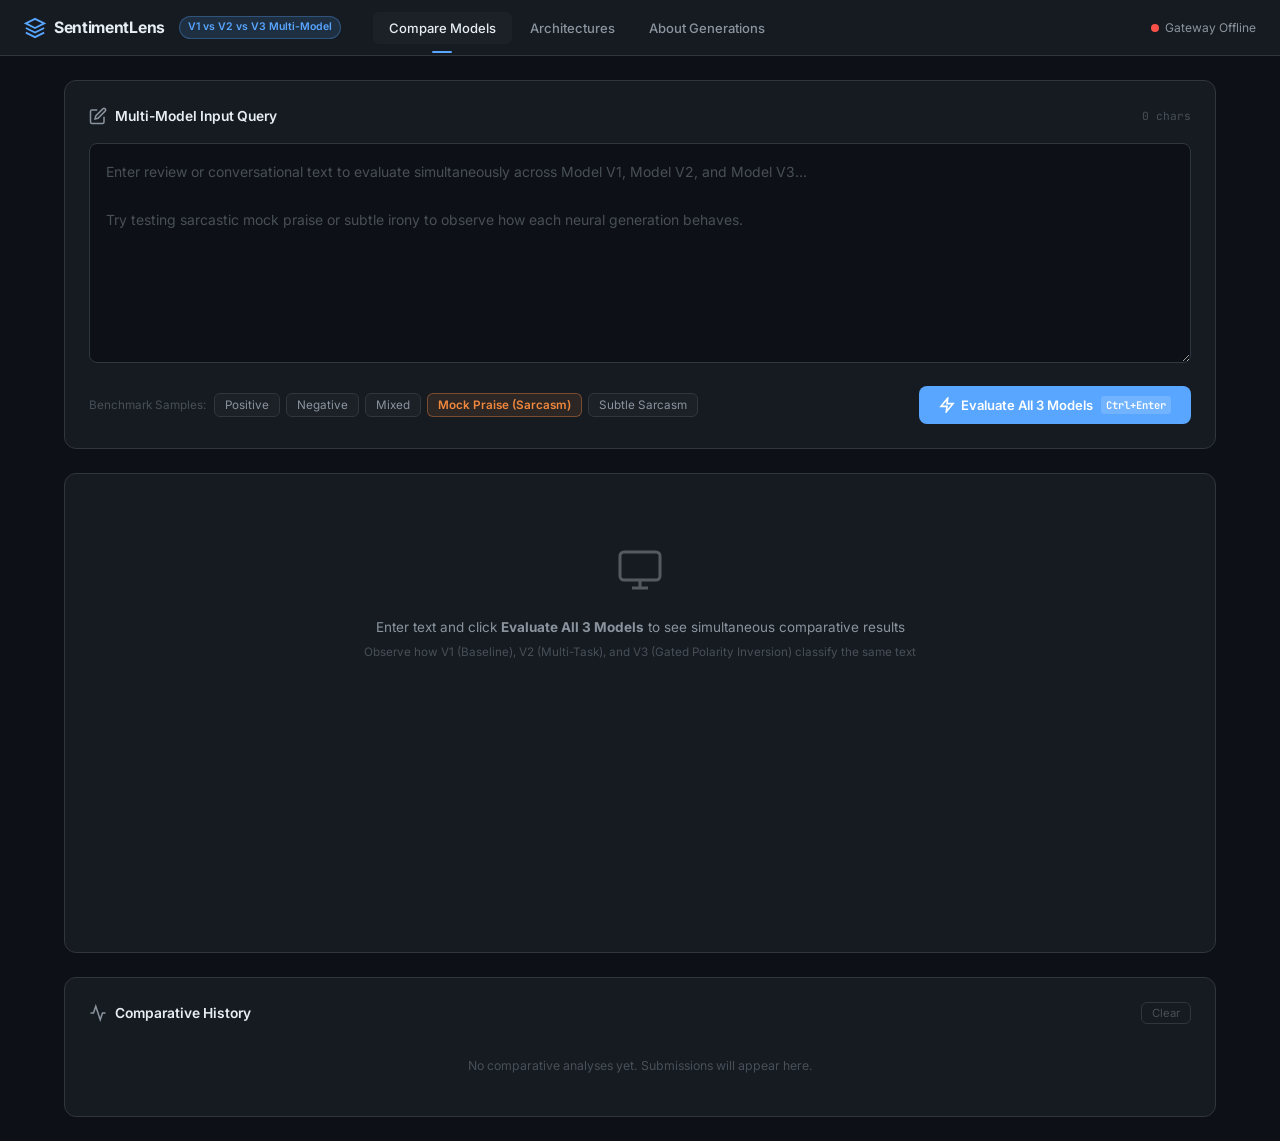
==== frontend/index.html @ d19254b7 "working" ====
<!DOCTYPE html>
<html lang="en">

<head>
    <meta charset="UTF-8">
    <meta name="viewport" content="width=device-width, initial-scale=1.0">
    <title>SentimentLens — Multi-Model AI Comparative Dashboard (V1 vs V2 vs V3)</title>
    <meta name="description"
        content="Comparative Sentiment and Sarcasm evaluation across three generations of deep neural networks: V1 Baseline, V2 Multi-Task, and V3 Gated Polarity Inversion.">
    <link rel="preconnect" href="https://fonts.googleapis.com">
    <link rel="preconnect" href="https://fonts.gstatic.com" crossorigin>
    <link
        href="https://fonts.googleapis.com/css2?family=Inter:wght@300;400;500;600;700&family=JetBrains+Mono:wght@400;500&display=swap"
        rel="stylesheet">
    <link rel="stylesheet" href="css/style.css">
</head>

<body>
    <!-- ═══ Top Navigation Bar ═══ -->
    <nav class="topbar">
        <div class="topbar-left">
            <div class="logo">
                <svg class="logo-icon" viewBox="0 0 24 24" width="22" height="22" fill="none" stroke="currentColor"
                    stroke-width="2">
                    <path d="M12 2L2 7l10 5 10-5-10-5z" />
                    <path d="M2 17l10 5 10-5" />
                    <path d="M2 12l10 5 10-5" />
                </svg>
                <span class="logo-text">SentimentLens</span>
                <span class="logo-badge">V1 vs V2 vs V3 Multi-Model</span>
            </div>
            <div class="topbar-tabs">
                <button class="tab-btn active" data-tab="analyze" id="tab-analyze">Compare Models</button>
                <button class="tab-btn" data-tab="model" id="tab-model">Architectures</button>
                <button class="tab-btn" data-tab="about" id="tab-about">About Generations</button>
            </div>
        </div>
        <div class="topbar-right">
            <div class="status-indicator" id="server-status">
                <span class="status-dot"></span>
                <span class="status-text">Checking Gateway...</span>
            </div>
        </div>
    </nav>

    <!-- ═══ Main Content ═══ -->
    <main class="main-content">

        <!-- ─── Analyze / Comparative Tab ─── -->
        <section class="tab-panel active" id="panel-analyze">

            <!-- Input Card (Full Width on Top) -->
            <div class="card input-card-full">
                <div class="card-header">
                    <h2 class="card-title">
                        <svg viewBox="0 0 24 24" width="18" height="18" fill="none" stroke="currentColor"
                            stroke-width="2">
                            <path d="M11 4H4a2 2 0 0 0-2 2v14a2 2 0 0 0 2 2h14a2 2 0 0 0 2-2v-7" />
                            <path d="M18.5 2.5a2.121 2.121 0 0 1 3 3L12 15l-4 1 1-4 9.5-9.5z" />
                        </svg>
                        Multi-Model Input Query
                    </h2>
                    <span class="char-count" id="char-count">0 chars</span>
                </div>
                <textarea id="text-input" class="text-input"
                    placeholder="Enter review or conversational text to evaluate simultaneously across Model V1, Model V2, and Model V3...&#10;&#10;Try testing sarcastic mock praise or subtle irony to observe how each neural generation behaves."
                    spellcheck="false"></textarea>
                <div class="input-actions">
                    <div class="sample-buttons">
                        <span class="sample-label">Benchmark Samples:</span>
                        <button class="sample-btn" data-sample="positive" id="sample-positive">Positive</button>
                        <button class="sample-btn" data-sample="negative" id="sample-negative">Negative</button>
                        <button class="sample-btn" data-sample="mixed" id="sample-mixed">Mixed</button>
                        <button class="sample-btn highlight" data-sample="mock_praise" id="sample-mock-praise">Mock Praise (Sarcasm)</button>
                        <button class="sample-btn" data-sample="subtle_sarcasm" id="sample-subtle-sarcasm">Subtle Sarcasm</button>
                    </div>
                    <button class="analyze-btn" id="analyze-btn">
                        <svg viewBox="0 0 24 24" width="16" height="16" fill="none" stroke="currentColor"
                            stroke-width="2.5">
                            <polygon points="13 2 3 14 12 14 11 22 21 10 12 10 13 2" />
                        </svg>
                        Evaluate All 3 Models
                        <span class="kbd">Ctrl+Enter</span>
                    </button>
                </div>
            </div>

            <!-- Results Card (Comparative Multi-Model Display) -->
            <div class="card results-card-full" id="results-card">
                <!-- Empty State -->
                <div class="empty-state" id="empty-state">
                    <div class="empty-icon">
                        <svg viewBox="0 0 24 24" width="48" height="48" fill="none" stroke="currentColor"
                            stroke-width="1.5" opacity="0.3">
                            <rect x="2" y="3" width="20" height="14" rx="2" />
                            <line x1="8" y1="21" x2="16" y2="21" />
                            <line x1="12" y1="17" x2="12" y2="21" />
                        </svg>
                    </div>
                    <p class="empty-text">Enter text and click <strong>Evaluate All 3 Models</strong> to see simultaneous comparative results</p>
                    <p class="empty-subtext">Observe how V1 (Baseline), V2 (Multi-Task), and V3 (Gated Polarity Inversion) classify the same text</p>
                </div>

                <!-- Loading State -->
                <div class="loading-state hidden" id="loading-state">
                    <div class="skeleton-group">
                        <div class="skeleton skeleton-lg"></div>
                        <div class="skeleton skeleton-md"></div>
                        <div class="skeleton skeleton-bar"></div>
                    </div>
                    <p class="loading-text">Running simultaneous forward passes on Model V1, Model V2, and Model V3...</p>
                </div>

                <!-- Comparative Results State -->
                <div class="results-state hidden" id="results-state">

                    <!-- Evolution Consensus & Synthesis Banner -->
                    <div class="evolution-banner" id="evolution-banner">
                        <div class="evolution-header">
                            <div class="evolution-title-group">
                                <span class="evolution-label">Cross-Model Synthesis</span>
                                <span class="consensus-badge" id="consensus-badge">Consensus: —</span>
                                <span class="sarcasm-alert-badge" id="sarcasm-alert-badge">Sarcasm: —</span>
                            </div>
                            <span class="processing-time" id="processing-time">—</span>
                        </div>
                        <p class="evolution-insight" id="evolution-insight">—</p>
                    </div>

                    <!-- 3-Column Comparative Grid -->
                    <div class="models-comparison-grid" id="models-comparison-grid">

                        <!-- ═══ Model V1 Card ═══ -->
                        <div class="model-column-card card-v1" id="card-v1">
                            <div class="col-card-header">
                                <div class="col-header-left">
                                    <span class="model-tag tag-v1">V1 Baseline</span>
                                    <h3 class="model-name">Single-Task CNN-BiLSTM</h3>
                                </div>
                                <span class="model-param-pill">4.75M params</span>
                            </div>
                            <div class="col-meta-sub">IMDB + Yelp (250K reviews) • Word Tokenizer</div>

                            <!-- Sentiment Hero -->
                            <div class="col-sentiment-box">
                                <span class="box-label">Sentiment Classification</span>
                                <div class="badge-ring-row">
                                    <div class="sentiment-badge" id="v1-sentiment-badge">
                                        <span class="sentiment-label" id="v1-sentiment-label">—</span>
                                    </div>
                                    <div class="ring-sm-wrap">
                                        <span class="ring-sm-val" id="v1-conf-val">—</span>
                                        <span class="ring-sm-sub">confidence</span>
                                    </div>
                                </div>
                            </div>

                            <!-- Prob Bars -->
                            <div class="col-prob-box">
                                <div class="prob-row-sm">
                                    <span>Positive</span>
                                    <div class="prob-bar-track-sm">
                                        <div class="prob-bar-fill-sm positive-fill" id="v1-bar-pos" style="width: 0%"></div>
                                    </div>
                                    <span id="v1-val-pos">0%</span>
                                </div>
                                <div class="prob-row-sm">
                                    <span>Negative</span>
                                    <div class="prob-bar-track-sm">
                                        <div class="prob-bar-fill-sm negative-fill" id="v1-bar-neg" style="width: 0%"></div>
                                    </div>
                                    <span id="v1-val-neg">0%</span>
                                </div>
                            </div>

                            <!-- Sarcasm & Limitations -->
                            <div class="col-limitation-box">
                                <span class="box-label">Sarcasm Awareness</span>
                                <div class="unsupported-pill">Not Supported (No Sarcasm Head)</div>
                                <p class="col-note">Cannot detect irony. Sarcastic mock praise is interpreted as literal sentiment.</p>
                            </div>
                        </div>

                        <!-- ═══ Model V2 Card ═══ -->
                        <div class="model-column-card card-v2" id="card-v2">
                            <div class="col-card-header">
                                <div class="col-header-left">
                                    <span class="model-tag tag-v2">V2 Multi-Task</span>
                                    <h3 class="model-name">CNN-BiLSTM + Incongruity</h3>
                                </div>
                                <span class="model-param-pill">9.24M params</span>
                            </div>
                            <div class="col-meta-sub">IMDB + iSarcasm + Headlines (84K) • Rust BPE</div>

                            <!-- Dual Badges: Sentiment + Sarcasm -->
                            <div class="col-sentiment-box">
                                <span class="box-label">Multi-Task Predictions</span>
                                <div class="dual-badge-wrap">
                                    <div class="dual-item">
                                        <span class="mini-label">Sentiment</span>
                                        <div class="sentiment-badge-sm" id="v2-sentiment-badge">—</div>
                                        <span class="mini-conf" id="v2-sent-conf">0%</span>
                                    </div>
                                    <div class="dual-item">
                                        <span class="mini-label">Sarcasm</span>
                                        <div class="sarcasm-badge-sm" id="v2-sarcasm-badge">—</div>
                                        <span class="mini-conf" id="v2-sarc-conf">0%</span>
                                    </div>
                                </div>
                            </div>

                            <!-- Interpretation -->
                            <div class="col-interpretation-box">
                                <span class="box-label">Interpretation</span>
                                <div class="interpretation-pill-sm" id="v2-interpretation-pill">—</div>
                            </div>

                            <!-- Incongruity Score -->
                            <div class="col-incongruity-box">
                                <div class="incongruity-header-sm">
                                    <span class="box-label">Sequence Incongruity</span>
                                    <span class="incongruity-val-sm" id="v2-incongruity-val">0.00</span>
                                </div>
                                <div class="prob-bar-track-sm">
                                    <div class="incongruity-bar-fill" id="v2-incongruity-bar" style="width: 0%"></div>
                                </div>
                            </div>

                            <!-- Attended Subwords -->
                            <div class="col-subwords-box">
                                <span class="box-label">Attended Subwords</span>
                                <div class="subwords-list-sm" id="v2-subwords-list">—</div>
                            </div>
                        </div>

                        <!-- ═══ Model V3 Card (Flagship) ═══ -->
                        <div class="model-column-card card-v3 flagship" id="card-v3">
                            <div class="col-card-header">
                                <div class="col-header-left">
                                    <div class="tag-row">
                                        <span class="model-tag tag-v3">V3 Flagship</span>
                                        <span class="flagship-badge">Gated Inversion</span>
                                    </div>
                                    <h3 class="model-name">Multi-Task Gated Inversion</h3>
                                </div>
                                <span class="model-param-pill highlight">9.30M params</span>
                            </div>
                            <div class="col-meta-sub">Large Reddit SARC + IMDB + iSarcasm (191K) • BPE 30K</div>

                            <!-- Dual Badges: Sentiment + Sarcasm -->
                            <div class="col-sentiment-box">
                                <span class="box-label">Multi-Task Predictions</span>
                                <div class="dual-badge-wrap">
                                    <div class="dual-item">
                                        <span class="mini-label">Sentiment</span>
                                        <div class="sentiment-badge-sm" id="v3-sentiment-badge">—</div>
                                        <span class="mini-conf" id="v3-sent-conf">0%</span>
                                    </div>
                                    <div class="dual-item">
                                        <span class="mini-label">Sarcasm</span>
                                        <div class="sarcasm-badge-sm" id="v3-sarcasm-badge">—</div>
                                        <span class="mini-conf" id="v3-sarc-conf">0%</span>
                                    </div>
                                </div>
                            </div>

                            <!-- Interpretation Banner -->
                            <div class="col-interpretation-box highlight-box">
                                <div class="interpretation-header-sm">
                                    <span class="box-label">Semantic Interpretation</span>
                                    <span class="inversion-status-pill" id="v3-inversion-status">Inversion Active</span>
                                </div>
                                <div class="interpretation-pill-sm highlight" id="v3-interpretation-pill">—</div>
                            </div>

                            <!-- Incongruity Score -->
                            <div class="col-incongruity-box">
                                <div class="incongruity-header-sm">
                                    <span class="box-label">Sequence Incongruity</span>
                                    <span class="incongruity-val-sm highlight" id="v3-incongruity-val">0.00</span>
                                </div>
                                <div class="prob-bar-track-sm">
                                    <div class="incongruity-bar-fill v3-fill" id="v3-incongruity-bar" style="width: 0%"></div>
                                </div>
                            </div>

                            <!-- Attended Subwords -->
                            <div class="col-subwords-box">
                                <span class="box-label">Explainable Attention Tokens</span>
                                <div class="subwords-list-sm" id="v3-subwords-list">—</div>
                            </div>
                        </div>

                    </div>
                </div>

                <!-- Error State -->
                <div class="error-state hidden" id="error-state">
                    <svg viewBox="0 0 24 24" width="40" height="40" fill="none" stroke="#f85149" stroke-width="1.5">
                        <circle cx="12" cy="12" r="10" />
                        <line x1="15" y1="9" x2="9" y2="15" />
                        <line x1="9" y1="9" x2="15" y2="15" />
                    </svg>
                    <p class="error-text" id="error-text">Failed to connect to the Multi-Model gateway</p>
                    <button class="retry-btn" id="retry-btn">Try Again</button>
                </div>
            </div>

            <!-- Analysis History -->
            <div class="card history-card" id="history-card">
                <div class="card-header">
                    <h2 class="card-title">
                        <svg viewBox="0 0 24 24" width="18" height="18" fill="none" stroke="currentColor"
                            stroke-width="2">
                            <polyline points="22 12 18 12 15 21 9 3 6 12 2 12" />
                        </svg>
                        Comparative History
                    </h2>
                    <button class="clear-btn" id="clear-history-btn">Clear</button>
                </div>
                <div class="history-list" id="history-list">
                    <p class="history-empty">No comparative analyses yet. Submissions will appear here.</p>
                </div>
            </div>
        </section>

        <!-- ─── Architectures Tab ─── -->
        <section class="tab-panel" id="panel-model">
            <div class="model-grid">

                <!-- Model Selector Bar -->
                <div class="card model-selector-card">
                    <div class="model-selector-header">
                        <span class="section-label">Select Architecture to Inspect:</span>
                    </div>
                    <div class="model-selector-bar">
                        <button class="model-nav-btn active" data-model="v3" id="btn-select-v3">Model V3 (Flagship Gated Inversion)</button>
                        <button class="model-nav-btn" data-model="v2" id="btn-select-v2">Model V2 (Multi-Task + Incongruity)</button>
                        <button class="model-nav-btn" data-model="v1" id="btn-select-v1">Model V1 (Baseline Single-Task)</button>
                    </div>
                </div>

                <!-- Architecture Pipeline -->
                <div class="card">
                    <div class="card-header">
                        <h2 class="card-title" id="arch-card-title">
                            <svg viewBox="0 0 24 24" width="18" height="18" fill="none" stroke="currentColor"
                                stroke-width="2">
                                <rect x="2" y="3" width="20" height="14" rx="2" />
                                <line x1="8" y1="21" x2="16" y2="21" />
                                <line x1="12" y1="17" x2="12" y2="21" />
                            </svg>
                            Neural Architecture Pipeline
                        </h2>
                    </div>
                    <div class="arch-pipeline" id="arch-pipeline">
                        <!-- Populated dynamically based on selected model -->
                    </div>
                </div>

                <!-- Layer Details -->
                <div class="card">
                    <div class="card-header">
                        <h2 class="card-title">
                            <svg viewBox="0 0 24 24" width="18" height="18" fill="none" stroke="currentColor"
                                stroke-width="2">
                                <path
                                    d="M21 16V8a2 2 0 0 0-1-1.73l-7-4a2 2 0 0 0-2 0l-7 4A2 2 0 0 0 3 8v8a2 2 0 0 0 1 1.73l7 4a2 2 0 0 0 2 0l7-4A2 2 0 0 0 21 16z" />
                            </svg>
                            Layer Specifications & Parameter Counts
                        </h2>
                    </div>
                    <div class="layers-table-wrap">
                        <table class="layers-table" id="layers-table">
                            <thead>
                                <tr>
                                    <th>Layer</th>
                                    <th>Type</th>
                                    <th>Output Shape</th>
                                    <th>Params</th>
                                </tr>
                            </thead>
                            <tbody id="layers-tbody">
                                <tr>
                                    <td colspan="4" class="table-loading">Loading model specifications...</td>
                                </tr>
                            </tbody>
                        </table>
                    </div>
                </div>

                <!-- Training Metrics -->
                <div class="card metrics-card">
                    <div class="card-header">
                        <h2 class="card-title">
                            <svg viewBox="0 0 24 24" width="18" height="18" fill="none" stroke="currentColor"
                                stroke-width="2">
                                <path d="M18 20V10" />
                                <path d="M12 20V4" />
                                <path d="M6 20v-6" />
                            </svg>
                            Training & Validation Metrics
                        </h2>
                    </div>
                    <div class="metrics-grid" id="metrics-grid">
                        <div class="metric-tile">
                            <span class="metric-val" id="metric-accuracy">—</span>
                            <span class="metric-label" id="metric-acc-label">Sentiment Accuracy</span>
                        </div>
                        <div class="metric-tile">
                            <span class="metric-val" id="metric-sarcasm">—</span>
                            <span class="metric-label" id="metric-sarc-label">Sarcasm Accuracy</span>
                        </div>
                        <div class="metric-tile">
                            <span class="metric-val" id="metric-loss">—</span>
                            <span class="metric-label">Test Loss</span>
                        </div>
                        <div class="metric-tile">
                            <span class="metric-val" id="metric-epochs">—</span>
                            <span class="metric-label">Epochs</span>
                        </div>
                        <div class="metric-tile">
                            <span class="metric-val" id="metric-params">—</span>
                            <span class="metric-label">Parameters</span>
                        </div>
                        <div class="metric-tile">
                            <span class="metric-val" id="metric-dataset">—</span>
                            <span class="metric-label">Dataset</span>
                        </div>
                        <div class="metric-tile">
                            <span class="metric-val" id="metric-vocab">—</span>
                            <span class="metric-label">Vocab Size</span>
                        </div>
                    </div>

                    <!-- Training History Chart -->
                    <div class="chart-section">
                        <h3 class="section-label" id="chart-title">Validation Accuracy Trajectory</h3>
                        <canvas id="history-chart" width="600" height="250"></canvas>
                    </div>
                </div>
            </div>
        </section>

        <!-- ─── About Generations Tab ─── -->
        <section class="tab-panel" id="panel-about">
            <div class="about-content">
                <div class="card">
                    <h2 class="about-title">Evolution of SentimentLens (V1 vs V2 vs V3)</h2>
                    <p class="about-desc">
                        SentimentLens evolved through three distinct deep learning generations, systematically advancing from
                        single-task sentiment classification to multi-task learning, and finally to gated polarity inversion for
                        resolving subtle sarcasm and mock praise.
                    </p>

                    <div class="about-grid">
                        <div class="about-card">
                            <h3>Generation 1: Baseline Single-Task</h3>
                            <p>Trained on 250,000 IMDB + Yelp reviews with a basic CNN-BiLSTM-Attention backbone (4.75M parameters).
                                Features a whitespace tokenizer. While effective on direct sentiment, it lacks sarcasm awareness and
                                systematically misclassifies sarcastic mock praise as positive sentiment.</p>
                        </div>
                        <div class="about-card">
                            <h3>Generation 2: Multi-Task Incongruity</h3>
                            <p>Trained on 84,000 samples (IMDB + iSarcasm + Headlines). Introduced a Rust BPE tokenizer (30,000 subwords),
                                4-scale parallel CNNs (k=2,3,5,7), and sequence incongruity detection. Added a dedicated sarcasm head
                                but still suffered from mock praise confusion when surface positive tokens were dominant.</p>
                        </div>
                        <div class="about-card">
                            <h3>Generation 3: Gated Polarity Inversion</h3>
                            <p>Trained on 191,000 samples including the large SARC Reddit corpus with explicitly mined mock praise.
                                Introduces a multiplicative Gated Polarity Inversion head: when sarcasm is detected ($p_{sarc} \approx 1$),
                                the feature multiplier flips to $-1$, dynamically inverting surface positive features to negative sentiment.</p>
                        </div>
                        <div class="about-card">
                            <h3>Comparative Multi-Model Architecture</h3>
                            <p>All three models are executed simultaneously in memory on an NVIDIA RTX 3050 Laptop GPU using PyTorch AMP FP16.
                                Side-by-side evaluation provides empirical verification of architectural progression across generations.</p>
                        </div>
                    </div>

                    <div class="tech-badges">
                        <span class="badge">PyTorch 2.6</span>
                        <span class="badge">FastAPI Gateway</span>
                        <span class="badge">CUDA Accelerated</span>
                        <span class="badge">Multi-Model Ensemble</span>
                        <span class="badge">Gated Polarity Inversion</span>
                        <span class="badge">Split-and-Compare Incongruity</span>
                        <span class="badge">Rust BPE Tokenizer</span>
                        <span class="badge">Reddit SARC Corpus</span>
                    </div>
                </div>
            </div>
        </section>

    </main>

    <script src="js/env.js"></script>
    <script src="js/app.js"></script>
</body>

</html>
---- frontend/css/style.css ----
/* ═══════════════════════════════════════════════════════════
   SentimentLens — Design System & Styles
   Dark editorial dashboard aesthetic
   ═══════════════════════════════════════════════════════════ */

/* ─── Reset & Base ───────────────────────────────────────── */
*, *::before, *::after {
    margin: 0;
    padding: 0;
    box-sizing: border-box;
}

:root {
    /* Palette */
    --bg-primary: #0d1117;
    --bg-secondary: #161b22;
    --bg-tertiary: #1c2128;
    --bg-elevated: #21262d;
    --border: #30363d;
    --border-light: #21262d;
    --text-primary: #e6edf3;
    --text-secondary: #8b949e;
    --text-muted: #484f58;
    --accent: #58a6ff;
    --accent-subtle: rgba(88, 166, 255, 0.1);
    --positive: #3fb950;
    --positive-subtle: rgba(63, 185, 80, 0.12);
    --negative: #f85149;
    --negative-subtle: rgba(248, 81, 73, 0.12);
    --warning: #d29922;
    --warning-subtle: rgba(210, 153, 34, 0.12);

    /* Typography */
    --font-sans: 'Inter', -apple-system, BlinkMacSystemFont, 'Segoe UI', sans-serif;
    --font-mono: 'JetBrains Mono', 'Cascadia Code', 'Fira Code', monospace;

    /* Spacing */
    --space-xs: 4px;
    --space-sm: 8px;
    --space-md: 16px;
    --space-lg: 24px;
    --space-xl: 32px;
    --space-2xl: 48px;

    /* Radius */
    --radius-sm: 6px;
    --radius-md: 8px;
    --radius-lg: 12px;

    /* Transitions */
    --ease: cubic-bezier(0.4, 0, 0.2, 1);
    --duration: 200ms;
}

html {
    font-size: 15px;
    -webkit-font-smoothing: antialiased;
    -moz-osx-font-smoothing: grayscale;
}

body {
    font-family: var(--font-sans);
    background: var(--bg-primary);
    color: var(--text-primary);
    line-height: 1.6;
    min-height: 100vh;
}

/* ─── Top Navigation ────────────────────────────────────── */
.topbar {
    display: flex;
    align-items: center;
    justify-content: space-between;
    height: 56px;
    padding: 0 var(--space-lg);
    background: var(--bg-secondary);
    border-bottom: 1px solid var(--border);
    position: sticky;
    top: 0;
    z-index: 100;
    backdrop-filter: blur(12px);
}

.topbar-left {
    display: flex;
    align-items: center;
    gap: var(--space-xl);
}

.logo {
    display: flex;
    align-items: center;
    gap: var(--space-sm);
    color: var(--text-primary);
    text-decoration: none;
}

.logo-icon {
    color: var(--accent);
}

.logo-text {
    font-weight: 700;
    font-size: 1.05rem;
    letter-spacing: -0.02em;
}

.topbar-tabs {
    display: flex;
    gap: 2px;
}

.tab-btn {
    background: transparent;
    border: none;
    color: var(--text-secondary);
    font-family: var(--font-sans);
    font-size: 0.87rem;
    font-weight: 500;
    padding: var(--space-sm) var(--space-md);
    cursor: pointer;
    border-radius: var(--radius-sm);
    transition: all var(--duration) var(--ease);
    position: relative;
}

.tab-btn:hover {
    color: var(--text-primary);
    background: var(--bg-tertiary);
}

.tab-btn.active {
    color: var(--text-primary);
    background: var(--bg-tertiary);
}

.tab-btn.active::after {
    content: '';
    position: absolute;
    bottom: -9px;
    left: 50%;
    transform: translateX(-50%);
    width: 20px;
    height: 2px;
    background: var(--accent);
    border-radius: 1px;
}

.topbar-right {
    display: flex;
    align-items: center;
}

.status-indicator {
    display: flex;
    align-items: center;
    gap: 6px;
    font-size: 0.8rem;
    color: var(--text-secondary);
}

.status-dot {
    width: 8px;
    height: 8px;
    border-radius: 50%;
    background: var(--text-muted);
    transition: background var(--duration) var(--ease);
}

.status-dot.online { background: var(--positive); box-shadow: 0 0 6px var(--positive); }
.status-dot.offline { background: var(--negative); }
.status-dot.checking { background: var(--warning); animation: pulse-dot 1.2s ease infinite; }

@keyframes pulse-dot {
    0%, 100% { opacity: 1; }
    50% { opacity: 0.4; }
}

/* ─── Main Content ──────────────────────────────────────── */
.main-content {
    max-width: 1200px;
    margin: 0 auto;
    padding: var(--space-lg);
}

/* ─── Tab Panels ────────────────────────────────────────── */
.tab-panel {
    display: none;
    animation: fadeIn 300ms var(--ease);
}

.tab-panel.active {
    display: block;
}

@keyframes fadeIn {
    from { opacity: 0; transform: translateY(6px); }
    to { opacity: 1; transform: translateY(0); }
}

/* ─── Cards ─────────────────────────────────────────────── */
.card {
    background: var(--bg-secondary);
    border: 1px solid var(--border);
    border-radius: var(--radius-lg);
    padding: var(--space-lg);
    transition: border-color var(--duration) var(--ease);
}

.card:hover {
    border-color: #3d444d;
}

.card-header {
    display: flex;
    align-items: center;
    justify-content: space-between;
    margin-bottom: var(--space-md);
}

.card-title {
    font-size: 0.92rem;
    font-weight: 600;
    display: flex;
    align-items: center;
    gap: var(--space-sm);
    color: var(--text-primary);
}

.card-title svg {
    color: var(--text-secondary);
    flex-shrink: 0;
}

/* ─── Analyze Grid ──────────────────────────────────────── */
.analyze-grid {
    display: grid;
    grid-template-columns: 1fr 1fr;
    gap: var(--space-lg);
    margin-bottom: var(--space-lg);
}

/* ─── Input Card ────────────────────────────────────────── */
.char-count {
    font-size: 0.75rem;
    color: var(--text-muted);
    font-family: var(--font-mono);
}

.text-input {
    width: 100%;
    min-height: 220px;
    max-height: 400px;
    resize: vertical;
    background: var(--bg-primary);
    border: 1px solid var(--border);
    border-radius: var(--radius-md);
    padding: var(--space-md);
    color: var(--text-primary);
    font-family: var(--font-sans);
    font-size: 0.93rem;
    line-height: 1.7;
    transition: border-color var(--duration) var(--ease);
}

.text-input::placeholder {
    color: var(--text-muted);
}

.text-input:focus {
    outline: none;
    border-color: var(--accent);
    box-shadow: 0 0 0 3px var(--accent-subtle);
}

.input-actions {
    display: flex;
    align-items: center;
    justify-content: space-between;
    margin-top: var(--space-md);
    flex-wrap: wrap;
    gap: var(--space-sm);
}

.sample-buttons {
    display: flex;
    align-items: center;
    gap: 6px;
}

.sample-label {
    font-size: 0.78rem;
    color: var(--text-muted);
    margin-right: 2px;
}

.sample-btn {
    background: var(--bg-tertiary);
    border: 1px solid var(--border);
    color: var(--text-secondary);
    font-family: var(--font-sans);
    font-size: 0.78rem;
    padding: 4px 10px;
    border-radius: var(--radius-sm);
    cursor: pointer;
    transition: all var(--duration) var(--ease);
}

.sample-btn:hover {
    background: var(--bg-elevated);
    color: var(--text-primary);
    border-color: var(--accent);
}

.analyze-btn {
    display: flex;
    align-items: center;
    gap: 6px;
    background: var(--accent);
    color: #fff;
    border: none;
    padding: 10px 20px;
    border-radius: var(--radius-md);
    font-family: var(--font-sans);
    font-size: 0.87rem;
    font-weight: 600;
    cursor: pointer;
    transition: all var(--duration) var(--ease);
}

.analyze-btn:hover {
    background: #79b8ff;
    transform: translateY(-1px);
}

.analyze-btn:active {
    transform: translateY(0);
}

.analyze-btn:disabled {
    opacity: 0.5;
    cursor: not-allowed;
    transform: none;
}

.kbd {
    font-size: 0.7rem;
    font-family: var(--font-mono);
    background: rgba(255,255,255,0.15);
    padding: 2px 5px;
    border-radius: 3px;
    margin-left: 2px;
}

/* ─── Results Card ──────────────────────────────────────── */
.results-card {
    display: flex;
    flex-direction: column;
    justify-content: center;
    min-height: 340px;
}

/* Empty state */
.empty-state {
    display: flex;
    flex-direction: column;
    align-items: center;
    justify-content: center;
    text-align: center;
    padding: var(--space-2xl) var(--space-lg);
}

.empty-text {
    font-size: 0.9rem;
    color: var(--text-secondary);
    margin-top: var(--space-md);
}

.empty-subtext {
    font-size: 0.78rem;
    color: var(--text-muted);
    margin-top: var(--space-xs);
}

.empty-subtext kbd {
    display: inline-block;
    background: var(--bg-tertiary);
    border: 1px solid var(--border);
    padding: 1px 6px;
    border-radius: 3px;
    font-family: var(--font-mono);
    font-size: 0.72rem;
}

/* Loading */
.loading-state {
    display: flex;
    flex-direction: column;
    align-items: center;
    padding: var(--space-xl);
}

.skeleton-group {
    width: 100%;
    display: flex;
    flex-direction: column;
    gap: var(--space-sm);
}

.skeleton {
    background: linear-gradient(90deg, var(--bg-tertiary) 25%, var(--bg-elevated) 50%, var(--bg-tertiary) 75%);
    background-size: 200% 100%;
    animation: shimmer 1.5s ease infinite;
    border-radius: var(--radius-sm);
}

.skeleton-lg { height: 48px; width: 60%; }
.skeleton-md { height: 24px; width: 80%; }
.skeleton-sm { height: 16px; width: 45%; }
.skeleton-bar { height: 32px; width: 100%; margin-top: var(--space-xs); }

@keyframes shimmer {
    0% { background-position: 200% 0; }
    100% { background-position: -200% 0; }
}

.loading-text {
    font-size: 0.82rem;
    color: var(--text-muted);
    margin-top: var(--space-md);
}

/* Results */
.sentiment-hero {
    display: flex;
    align-items: center;
    justify-content: space-between;
    margin-bottom: var(--space-lg);
}

.sentiment-badge {
    display: flex;
    align-items: center;
    gap: var(--space-sm);
    padding: var(--space-sm) var(--space-md);
    border-radius: var(--radius-md);
    font-weight: 700;
    font-size: 1.3rem;
    letter-spacing: -0.02em;
    animation: slideIn 400ms var(--ease);
}

@keyframes slideIn {
    from { opacity: 0; transform: translateX(-10px); }
    to { opacity: 1; transform: translateX(0); }
}

.sentiment-badge.positive {
    background: var(--positive-subtle);
    color: var(--positive);
    border: 1px solid rgba(63, 185, 80, 0.25);
}

.sentiment-badge.negative {
    background: var(--negative-subtle);
    color: var(--negative);
    border: 1px solid rgba(248, 81, 73, 0.25);
}

.sentiment-emoji {
    font-size: 1.5rem;
}

/* Confidence Ring */
.confidence-ring {
    position: relative;
    width: 100px;
    height: 100px;
    animation: fadeScale 500ms var(--ease);
}

@keyframes fadeScale {
    from { opacity: 0; transform: scale(0.85); }
    to { opacity: 1; transform: scale(1); }
}

.ring-svg {
    transform: rotate(-90deg);
}

.ring-bg {
    fill: none;
    stroke: var(--bg-tertiary);
    stroke-width: 8;
}

.ring-fill {
    fill: none;
    stroke: var(--accent);
    stroke-width: 8;
    stroke-linecap: round;
    stroke-dasharray: 326.73;
    stroke-dashoffset: 326.73;
    transition: stroke-dashoffset 1s var(--ease), stroke 300ms var(--ease);
}

.ring-label {
    position: absolute;
    top: 50%;
    left: 50%;
    transform: translate(-50%, -50%);
    text-align: center;
}

.ring-value {
    display: block;
    font-size: 1.15rem;
    font-weight: 700;
    color: var(--text-primary);
    font-family: var(--font-mono);
}

.ring-text {
    display: block;
    font-size: 0.65rem;
    color: var(--text-muted);
    text-transform: uppercase;
    letter-spacing: 0.05em;
}

/* Probability Bars */
.prob-section {
    margin-bottom: var(--space-md);
}

.section-label {
    font-size: 0.75rem;
    font-weight: 600;
    color: var(--text-muted);
    text-transform: uppercase;
    letter-spacing: 0.06em;
    margin-bottom: var(--space-sm);
}

.prob-bars {
    display: flex;
    flex-direction: column;
    gap: var(--space-sm);
}

.prob-row {
    display: flex;
    align-items: center;
    gap: var(--space-sm);
}

.prob-label {
    font-size: 0.82rem;
    font-weight: 500;
    width: 80px;
    flex-shrink: 0;
}

.prob-bar-track {
    flex: 1;
    height: 22px;
    background: var(--bg-primary);
    border-radius: var(--radius-sm);
    overflow: hidden;
    position: relative;
}

.prob-bar-fill {
    height: 100%;
    border-radius: var(--radius-sm);
    transition: width 800ms var(--ease);
    min-width: 2px;
}

.prob-bar-fill.positive-fill { background: var(--positive); }
.prob-bar-fill.negative-fill { background: var(--negative); }

.prob-value {
    font-size: 0.82rem;
    font-family: var(--font-mono);
    font-weight: 500;
    width: 52px;
    text-align: right;
    flex-shrink: 0;
}

/* Meta section */
.meta-section {
    display: flex;
    gap: var(--space-lg);
    padding-top: var(--space-md);
    border-top: 1px solid var(--border-light);
}

.meta-item {
    display: flex;
    flex-direction: column;
    gap: 2px;
}

.meta-key {
    font-size: 0.72rem;
    color: var(--text-muted);
    text-transform: uppercase;
    letter-spacing: 0.04em;
}

.meta-val {
    font-size: 0.88rem;
    font-weight: 600;
    font-family: var(--font-mono);
    color: var(--text-secondary);
}

/* Error */
.error-state {
    display: flex;
    flex-direction: column;
    align-items: center;
    text-align: center;
    padding: var(--space-2xl) var(--space-lg);
}

.error-text {
    font-size: 0.9rem;
    color: var(--negative);
    margin-top: var(--space-md);
}

.retry-btn {
    margin-top: var(--space-md);
    background: transparent;
    border: 1px solid var(--negative);
    color: var(--negative);
    padding: var(--space-sm) var(--space-md);
    border-radius: var(--radius-sm);
    font-family: var(--font-sans);
    font-size: 0.82rem;
    cursor: pointer;
    transition: all var(--duration) var(--ease);
}

.retry-btn:hover {
    background: var(--negative-subtle);
}

/* ─── History Card ──────────────────────────────────────── */
.history-card {
    margin-top: 0;
}

.clear-btn {
    background: transparent;
    border: 1px solid var(--border);
    color: var(--text-muted);
    font-family: var(--font-sans);
    font-size: 0.75rem;
    padding: 3px 10px;
    border-radius: var(--radius-sm);
    cursor: pointer;
    transition: all var(--duration) var(--ease);
}

.clear-btn:hover {
    color: var(--negative);
    border-color: var(--negative);
}

.history-list {
    max-height: 220px;
    overflow-y: auto;
}

.history-list::-webkit-scrollbar {
    width: 4px;
}

.history-list::-webkit-scrollbar-track {
    background: transparent;
}

.history-list::-webkit-scrollbar-thumb {
    background: var(--border);
    border-radius: 2px;
}

.history-empty {
    font-size: 0.82rem;
    color: var(--text-muted);
    text-align: center;
    padding: var(--space-md);
}

.history-item {
    display: flex;
    align-items: center;
    gap: var(--space-md);
    padding: var(--space-sm) var(--space-md);
    border-radius: var(--radius-sm);
    cursor: pointer;
    transition: background var(--duration) var(--ease);
    border-bottom: 1px solid var(--border-light);
}

.history-item:last-child {
    border-bottom: none;
}

.history-item:hover {
    background: var(--bg-tertiary);
}

.history-sentiment {
    font-size: 1.1rem;
    width: 28px;
    text-align: center;
    flex-shrink: 0;
}

.history-text {
    flex: 1;
    font-size: 0.82rem;
    color: var(--text-secondary);
    white-space: nowrap;
    overflow: hidden;
    text-overflow: ellipsis;
}

.history-conf {
    font-size: 0.78rem;
    font-family: var(--font-mono);
    color: var(--text-muted);
    flex-shrink: 0;
}

.history-label {
    font-size: 0.72rem;
    font-weight: 600;
    padding: 2px 8px;
    border-radius: 3px;
    flex-shrink: 0;
}

.history-label.pos {
    background: var(--positive-subtle);
    color: var(--positive);
}

.history-label.neg {
    background: var(--negative-subtle);
    color: var(--negative);
}

/* ─── Model Tab ─────────────────────────────────────────── */
.model-grid {
    display: flex;
    flex-direction: column;
    gap: var(--space-lg);
}

/* Architecture Pipeline */
.arch-pipeline {
    display: flex;
    align-items: center;
    gap: 0;
    overflow-x: auto;
    padding: var(--space-md) 0;
    flex-wrap: wrap;
    justify-content: center;
}

.arch-stage {
    display: flex;
    align-items: center;
    animation: fadeIn 400ms var(--ease);
    animation-fill-mode: backwards;
}

.arch-stage:nth-child(2) { animation-delay: 80ms; }
.arch-stage:nth-child(3) { animation-delay: 160ms; }
.arch-stage:nth-child(4) { animation-delay: 240ms; }
.arch-stage:nth-child(5) { animation-delay: 320ms; }
.arch-stage:nth-child(6) { animation-delay: 400ms; }

.arch-node {
    display: flex;
    flex-direction: column;
    align-items: center;
    gap: 4px;
    padding: var(--space-md) var(--space-lg);
    border-radius: var(--radius-md);
    border: 1px solid var(--border);
    background: var(--bg-tertiary);
    min-width: 120px;
    text-align: center;
    transition: all var(--duration) var(--ease);
}

.arch-node:hover {
    border-color: var(--accent);
    transform: translateY(-2px);
}

.arch-icon {
    font-size: 1.3rem;
}

.arch-name {
    font-size: 0.85rem;
    font-weight: 600;
    color: var(--text-primary);
}

.arch-detail {
    font-size: 0.7rem;
    color: var(--text-muted);
    font-family: var(--font-mono);
}

.arch-arrow {
    color: var(--text-muted);
    font-size: 1.2rem;
    padding: 0 var(--space-sm);
    flex-shrink: 0;
}

/* Input node */
.input-node { border-color: rgba(88, 166, 255, 0.3); }
.preprocess-node { border-color: rgba(210, 153, 34, 0.3); }
.embed-node { border-color: rgba(188, 140, 255, 0.3); }
.cnn-node { border-color: rgba(63, 185, 80, 0.3); }
.lstm-node { border-color: rgba(255, 123, 114, 0.3); }
.output-node { border-color: rgba(88, 166, 255, 0.3); }

/* Layers Table */
.layers-table-wrap {
    overflow-x: auto;
}

.layers-table {
    width: 100%;
    border-collapse: collapse;
    font-size: 0.82rem;
}

.layers-table th {
    text-align: left;
    padding: var(--space-sm) var(--space-md);
    font-weight: 600;
    font-size: 0.72rem;
    text-transform: uppercase;
    letter-spacing: 0.05em;
    color: var(--text-muted);
    border-bottom: 1px solid var(--border);
}

.layers-table td {
    padding: var(--space-sm) var(--space-md);
    color: var(--text-secondary);
    border-bottom: 1px solid var(--border-light);
    font-family: var(--font-mono);
    font-size: 0.78rem;
}

.layers-table tr:hover td {
    color: var(--text-primary);
    background: var(--bg-tertiary);
}

.table-loading {
    text-align: center;
    color: var(--text-muted);
    font-family: var(--font-sans) !important;
    padding: var(--space-xl) !important;
}

/* Metrics Grid */
.metrics-grid {
    display: grid;
    grid-template-columns: repeat(3, 1fr);
    gap: var(--space-md);
    margin-bottom: var(--space-lg);
}

.metric-tile {
    display: flex;
    flex-direction: column;
    align-items: center;
    gap: 4px;
    padding: var(--space-md);
    background: var(--bg-tertiary);
    border-radius: var(--radius-md);
    border: 1px solid var(--border-light);
    transition: border-color var(--duration) var(--ease);
}

.metric-tile:hover {
    border-color: var(--accent);
}

.metric-val {
    font-size: 1.15rem;
    font-weight: 700;
    font-family: var(--font-mono);
    color: var(--accent);
}

.metric-label {
    font-size: 0.7rem;
    color: var(--text-muted);
    text-transform: uppercase;
    letter-spacing: 0.04em;
}

/* Chart */
.chart-section {
    margin-top: var(--space-md);
    padding-top: var(--space-md);
    border-top: 1px solid var(--border-light);
}

.chart-section .section-label {
    margin-bottom: var(--space-md);
}

#history-chart {
    width: 100%;
    height: 250px;
    border-radius: var(--radius-md);
    background: var(--bg-primary);
    border: 1px solid var(--border-light);
}

/* ─── About Tab ─────────────────────────────────────────── */
.about-content {
    max-width: 800px;
    margin: 0 auto;
}

.about-title {
    font-size: 1.4rem;
    font-weight: 700;
    margin-bottom: var(--space-md);
    letter-spacing: -0.02em;
}

.about-desc {
    font-size: 0.95rem;
    color: var(--text-secondary);
    line-height: 1.8;
    margin-bottom: var(--space-xl);
}

.about-grid {
    display: grid;
    grid-template-columns: 1fr 1fr;
    gap: var(--space-md);
    margin-bottom: var(--space-xl);
}

.about-card {
    padding: var(--space-lg);
    background: var(--bg-tertiary);
    border-radius: var(--radius-md);
    border: 1px solid var(--border-light);
    transition: border-color var(--duration) var(--ease);
}

.about-card:hover {
    border-color: var(--accent);
}

.about-card h3 {
    font-size: 0.92rem;
    margin-bottom: var(--space-sm);
}

.about-card p {
    font-size: 0.82rem;
    color: var(--text-secondary);
    line-height: 1.6;
}

.tech-badges {
    display: flex;
    flex-wrap: wrap;
    gap: var(--space-sm);
}

.badge {
    display: inline-block;
    padding: 4px 12px;
    background: var(--accent-subtle);
    color: var(--accent);
    border-radius: 100px;
    font-size: 0.75rem;
    font-weight: 500;
    border: 1px solid rgba(88, 166, 255, 0.2);
}

/* ─── V2 Multi-Task Enhancements (Sentiment, Sarcasm & Incongruity) ── */
.prediction-heroes {
    display: grid;
    grid-template-columns: 1fr 1fr;
    gap: var(--space-md);
    margin-bottom: var(--space-md);
}

.hero-card {
    display: flex;
    align-items: center;
    justify-content: space-between;
    background: var(--bg-tertiary);
    border: 1px solid var(--border);
    border-radius: var(--radius-md);
    padding: var(--space-md);
    transition: border-color var(--duration) var(--ease);
}

.hero-card:hover {
    border-color: var(--accent);
}

.hero-label-wrap {
    display: flex;
    flex-direction: column;
    gap: 6px;
}

.hero-sub {
    font-size: 0.72rem;
    font-weight: 600;
    text-transform: uppercase;
    letter-spacing: 0.05em;
    color: var(--text-muted);
}

.sarcasm-badge {
    display: flex;
    align-items: center;
    gap: var(--space-xs);
    padding: 6px 14px;
    border-radius: var(--radius-sm);
    font-weight: 700;
    font-size: 1.15rem;
    letter-spacing: -0.01em;
    animation: slideIn 400ms var(--ease);
}

.sarcasm-badge.sarcastic {
    background: rgba(240, 136, 62, 0.15);
    color: #f0883e;
    border: 1px solid rgba(240, 136, 62, 0.35);
}

.sarcasm-badge.literal {
    background: rgba(88, 166, 255, 0.12);
    color: #58a6ff;
    border: 1px solid rgba(88, 166, 255, 0.3);
}

.interpretation-banner {
    background: linear-gradient(135deg, rgba(88, 166, 255, 0.08), rgba(188, 140, 255, 0.08));
    border: 1px solid rgba(88, 166, 255, 0.25);
    border-radius: var(--radius-md);
    padding: var(--space-md);
    margin-bottom: var(--space-md);
}

.interpretation-header {
    display: flex;
    align-items: center;
    justify-content: space-between;
    margin-bottom: 6px;
}

.interpretation-title {
    font-size: 0.75rem;
    font-weight: 600;
    text-transform: uppercase;
    letter-spacing: 0.06em;
    color: var(--text-secondary);
}

.interpretation-pill {
    font-size: 0.78rem;
    font-weight: 700;
    color: #bc8cff;
    background: rgba(188, 140, 255, 0.15);
    border: 1px solid rgba(188, 140, 255, 0.3);
    border-radius: 100px;
    padding: 3px 10px;
}

.interpretation-desc {
    font-size: 0.85rem;
    color: var(--text-secondary);
    margin: 0;
}

.explainability-grid {
    display: grid;
    grid-template-columns: 1fr 1fr;
    gap: var(--space-md);
    margin-bottom: var(--space-md);
}

.explain-card {
    background: var(--bg-tertiary);
    border: 1px solid var(--border-light);
    border-radius: var(--radius-sm);
    padding: var(--space-sm) var(--space-md);
    display: flex;
    flex-direction: column;
    gap: 8px;
}

.explain-card-header {
    display: flex;
    align-items: center;
    justify-content: space-between;
}

.incongruity-score-val {
    font-family: var(--font-mono);
    font-size: 0.88rem;
    font-weight: 600;
    color: #f0883e;
}

.incongruity-bar-fill {
    height: 100%;
    background: linear-gradient(90deg, #58a6ff, #f0883e);
    border-radius: var(--radius-sm);
    transition: width 800ms var(--ease);
}

.explain-card-hint {
    font-size: 0.68rem;
    color: var(--text-muted);
}

.subwords-list {
    display: flex;
    flex-wrap: wrap;
    gap: 6px;
    min-height: 28px;
    align-items: center;
}

.subword-chip {
    display: inline-flex;
    align-items: center;
    gap: 5px;
    background: var(--bg-elevated);
    border: 1px solid var(--border);
    padding: 3px 8px;
    border-radius: 4px;
    font-size: 0.75rem;
    font-family: var(--font-mono);
    color: var(--text-primary);
}

.subword-weight {
    font-size: 0.68rem;
    color: var(--accent);
    font-weight: 600;
}

.prob-group {
    margin-bottom: var(--space-sm);
}

.prob-group-title {
    font-size: 0.72rem;
    font-weight: 600;
    color: var(--text-secondary);
    text-transform: uppercase;
    letter-spacing: 0.04em;
    margin-bottom: 4px;
}

.prob-bar-fill.sarcastic-fill {
    background: #f0883e;
}

.prob-bar-fill.literal-fill {
    background: #58a6ff;
}

.incongruity-node {
    border-color: rgba(240, 136, 62, 0.35);
}

.history-sarcasm-tag {
    font-size: 0.68rem;
    font-weight: 600;
    padding: 1px 6px;
    border-radius: 3px;
    background: rgba(240, 136, 62, 0.15);
    color: #f0883e;
    margin-right: 4px;
}

/* ─── Multi-Model Comparative Dashboard (V1 vs V2 vs V3) ── */
.input-card-full {
    margin-bottom: var(--space-lg);
}

.results-card-full {
    min-height: 480px;
    margin-bottom: var(--space-lg);
}

.logo-badge {
    display: inline-block;
    background: rgba(88, 166, 255, 0.15);
    color: var(--accent);
    border: 1px solid rgba(88, 166, 255, 0.3);
    padding: 2px 8px;
    border-radius: 100px;
    font-size: 0.7rem;
    font-weight: 600;
    margin-left: 6px;
}

.sample-btn.highlight {
    border-color: rgba(240, 136, 62, 0.4);
    background: rgba(240, 136, 62, 0.1);
    color: #f0883e;
    font-weight: 600;
}

.sample-btn.highlight:hover {
    background: rgba(240, 136, 62, 0.2);
    border-color: #f0883e;
}

/* Evolution Synthesis Banner */
.evolution-banner {
    background: linear-gradient(135deg, rgba(88, 166, 255, 0.08), rgba(188, 140, 255, 0.1));
    border: 1px solid rgba(88, 166, 255, 0.25);
    border-radius: var(--radius-md);
    padding: var(--space-md);
    margin-bottom: var(--space-md);
}

.evolution-header {
    display: flex;
    align-items: center;
    justify-content: space-between;
    margin-bottom: 6px;
    flex-wrap: wrap;
    gap: var(--space-sm);
}

.evolution-title-group {
    display: flex;
    align-items: center;
    gap: var(--space-sm);
    flex-wrap: wrap;
}

.evolution-label {
    font-size: 0.75rem;
    font-weight: 700;
    text-transform: uppercase;
    letter-spacing: 0.06em;
    color: var(--text-secondary);
}

.consensus-badge {
    font-size: 0.75rem;
    font-weight: 600;
    padding: 2px 8px;
    border-radius: 4px;
    background: var(--bg-elevated);
    border: 1px solid var(--border);
    color: var(--text-primary);
}

.sarcasm-alert-badge {
    font-size: 0.75rem;
    font-weight: 600;
    padding: 2px 8px;
    border-radius: 4px;
    background: rgba(240, 136, 62, 0.15);
    border: 1px solid rgba(240, 136, 62, 0.35);
    color: #f0883e;
}

.processing-time {
    font-size: 0.75rem;
    font-family: var(--font-mono);
    color: var(--text-muted);
}

.evolution-insight {
    font-size: 0.85rem;
    color: var(--text-secondary);
    line-height: 1.5;
    margin: 0;
}

/* 3-Column Comparative Grid */
.models-comparison-grid {
    display: grid;
    grid-template-columns: repeat(3, 1fr);
    gap: var(--space-md);
}

.model-column-card {
    background: var(--bg-tertiary);
    border: 1px solid var(--border);
    border-radius: var(--radius-md);
    padding: var(--space-md);
    display: flex;
    flex-direction: column;
    gap: var(--space-sm);
    transition: transform 200ms var(--ease), border-color 200ms var(--ease);
}

.model-column-card:hover {
    transform: translateY(-2px);
    border-color: var(--accent);
}

.model-column-card.card-v1 {
    border-color: rgba(139, 148, 158, 0.25);
}

.model-column-card.card-v2 {
    border-color: rgba(88, 166, 255, 0.3);
}

.model-column-card.card-v3.flagship {
    border-color: rgba(88, 166, 255, 0.6);
    background: linear-gradient(180deg, rgba(22, 27, 34, 0.95), rgba(28, 33, 40, 0.95));
    box-shadow: 0 4px 20px rgba(88, 166, 255, 0.08);
    position: relative;
}

.col-card-header {
    display: flex;
    align-items: flex-start;
    justify-content: space-between;
    gap: var(--space-xs);
}

.col-header-left {
    display: flex;
    flex-direction: column;
    gap: 3px;
}

.tag-row {
    display: flex;
    align-items: center;
    gap: 6px;
}

.model-tag {
    font-size: 0.68rem;
    font-weight: 700;
    text-transform: uppercase;
    letter-spacing: 0.04em;
    padding: 2px 6px;
    border-radius: 3px;
    width: fit-content;
}

.tag-v1 {
    background: rgba(139, 148, 158, 0.15);
    color: #8b949e;
}

.tag-v2 {
    background: rgba(88, 166, 255, 0.15);
    color: #58a6ff;
}

.tag-v3 {
    background: rgba(240, 136, 62, 0.15);
    color: #f0883e;
}

.flagship-badge {
    font-size: 0.65rem;
    font-weight: 700;
    text-transform: uppercase;
    color: #bc8cff;
    background: rgba(188, 140, 255, 0.15);
    border: 1px solid rgba(188, 140, 255, 0.3);
    padding: 1px 6px;
    border-radius: 3px;
}

.model-name {
    font-size: 0.95rem;
    font-weight: 600;
    color: var(--text-primary);
}

.model-param-pill {
    font-size: 0.72rem;
    font-family: var(--font-mono);
    color: var(--text-muted);
    background: var(--bg-elevated);
    padding: 2px 6px;
    border-radius: 4px;
    white-space: nowrap;
}

.model-param-pill.highlight {
    color: var(--accent);
    border: 1px solid rgba(88, 166, 255, 0.25);
}

.col-meta-sub {
    font-size: 0.72rem;
    color: var(--text-muted);
    padding-bottom: var(--space-xs);
    border-bottom: 1px solid var(--border-light);
}

/* Card Boxes */
.box-label {
    display: block;
    font-size: 0.68rem;
    font-weight: 600;
    text-transform: uppercase;
    letter-spacing: 0.05em;
    color: var(--text-muted);
    margin-bottom: 4px;
}

.col-sentiment-box {
    background: var(--bg-elevated);
    border: 1px solid var(--border-light);
    border-radius: var(--radius-sm);
    padding: var(--space-sm);
}

.badge-ring-row {
    display: flex;
    align-items: center;
    justify-content: space-between;
}

.ring-sm-wrap {
    display: flex;
    flex-direction: column;
    align-items: flex-end;
}

.ring-sm-val {
    font-family: var(--font-mono);
    font-size: 1.1rem;
    font-weight: 700;
    color: var(--text-primary);
}

.ring-sm-sub {
    font-size: 0.65rem;
    color: var(--text-muted);
    text-transform: uppercase;
}

/* Dual Item Row for V2/V3 */
.dual-badge-wrap {
    display: grid;
    grid-template-columns: 1fr 1fr;
    gap: var(--space-sm);
}

.dual-item {
    display: flex;
    flex-direction: column;
    gap: 3px;
}

.mini-label {
    font-size: 0.65rem;
    color: var(--text-muted);
    text-transform: uppercase;
}

.sentiment-badge-sm {
    font-size: 0.85rem;
    font-weight: 700;
    padding: 3px 8px;
    border-radius: 4px;
    text-align: center;
}

.sentiment-badge-sm.pos {
    background: var(--positive-subtle);
    color: var(--positive);
    border: 1px solid rgba(63, 185, 80, 0.25);
}

.sentiment-badge-sm.neg {
    background: var(--negative-subtle);
    color: var(--negative);
    border: 1px solid rgba(248, 81, 73, 0.25);
}

.sarcasm-badge-sm {
    font-size: 0.85rem;
    font-weight: 700;
    padding: 3px 8px;
    border-radius: 4px;
    text-align: center;
}

.sarcasm-badge-sm.sarc {
    background: rgba(240, 136, 62, 0.15);
    color: #f0883e;
    border: 1px solid rgba(240, 136, 62, 0.35);
}

.sarcasm-badge-sm.lit {
    background: rgba(88, 166, 255, 0.12);
    color: #58a6ff;
    border: 1px solid rgba(88, 166, 255, 0.25);
}

.mini-conf {
    font-family: var(--font-mono);
    font-size: 0.72rem;
    color: var(--text-secondary);
    text-align: center;
}

/* Interpretation & Incongruity */
.col-interpretation-box {
    background: var(--bg-elevated);
    border: 1px solid var(--border-light);
    border-radius: var(--radius-sm);
    padding: var(--space-sm);
}

.col-interpretation-box.highlight-box {
    border-color: rgba(188, 140, 255, 0.3);
    background: linear-gradient(135deg, rgba(88, 166, 255, 0.05), rgba(188, 140, 255, 0.08));
}

.interpretation-header-sm {
    display: flex;
    align-items: center;
    justify-content: space-between;
    margin-bottom: 4px;
}

.inversion-status-pill {
    font-size: 0.65rem;
    font-weight: 700;
    color: #3fb950;
    background: rgba(63, 185, 80, 0.15);
    border: 1px solid rgba(63, 185, 80, 0.3);
    padding: 1px 6px;
    border-radius: 100px;
}

.interpretation-pill-sm {
    font-size: 0.78rem;
    font-weight: 600;
    color: var(--text-primary);
}

.interpretation-pill-sm.highlight {
    color: #bc8cff;
}

.col-incongruity-box {
    background: var(--bg-elevated);
    border: 1px solid var(--border-light);
    border-radius: var(--radius-sm);
    padding: var(--space-sm);
}

.incongruity-header-sm {
    display: flex;
    align-items: center;
    justify-content: space-between;
    margin-bottom: 4px;
}

.incongruity-val-sm {
    font-family: var(--font-mono);
    font-size: 0.8rem;
    font-weight: 600;
    color: #f0883e;
}

.incongruity-bar-fill.v3-fill {
    background: linear-gradient(90deg, #58a6ff, #bc8cff, #f0883e);
}

.col-subwords-box {
    background: var(--bg-elevated);
    border: 1px solid var(--border-light);
    border-radius: var(--radius-sm);
    padding: var(--space-sm);
}

.subwords-list-sm {
    display: flex;
    flex-wrap: wrap;
    gap: 4px;
    min-height: 24px;
}

.col-prob-box {
    background: var(--bg-elevated);
    border: 1px solid var(--border-light);
    border-radius: var(--radius-sm);
    padding: var(--space-sm);
    display: flex;
    flex-direction: column;
    gap: 4px;
}

.prob-row-sm {
    display: flex;
    align-items: center;
    gap: var(--space-xs);
    font-size: 0.72rem;
}

.prob-row-sm span:first-child {
    width: 48px;
    flex-shrink: 0;
    color: var(--text-secondary);
}

.prob-row-sm span:last-child {
    width: 32px;
    text-align: right;
    font-family: var(--font-mono);
    color: var(--text-muted);
}

.prob-bar-track-sm {
    flex: 1;
    height: 8px;
    background: var(--bg-primary);
    border-radius: 4px;
    overflow: hidden;
}

.prob-bar-fill-sm {
    height: 100%;
    border-radius: 4px;
    transition: width 600ms var(--ease);
}

.col-limitation-box {
    background: var(--bg-elevated);
    border: 1px solid var(--border-light);
    border-radius: var(--radius-sm);
    padding: var(--space-sm);
}

.unsupported-pill {
    font-size: 0.72rem;
    color: var(--text-muted);
    font-family: var(--font-mono);
    margin-bottom: 4px;
}

.col-note {
    font-size: 0.72rem;
    color: var(--text-muted);
    line-height: 1.4;
    margin: 0;
}

/* Architecture Tab Model Selector */
.model-selector-card {
    padding: var(--space-md);
}

.model-selector-header {
    margin-bottom: var(--space-xs);
}

.model-selector-bar {
    display: flex;
    gap: var(--space-sm);
    flex-wrap: wrap;
}

.model-nav-btn {
    background: var(--bg-tertiary);
    border: 1px solid var(--border);
    color: var(--text-secondary);
    padding: 8px 16px;
    border-radius: var(--radius-sm);
    font-family: var(--font-sans);
    font-size: 0.82rem;
    font-weight: 500;
    cursor: pointer;
    transition: all var(--duration) var(--ease);
}

.model-nav-btn:hover {
    background: var(--bg-elevated);
    color: var(--text-primary);
    border-color: var(--accent);
}

.model-nav-btn.active {
    background: var(--accent-subtle);
    color: var(--accent);
    border-color: var(--accent);
    font-weight: 600;
}

/* ─── Utility ───────────────────────────────────────────── */
.hidden {
    display: none !important;
}

/* ─── Responsive ────────────────────────────────────────── */
@media (max-width: 1024px) {
    .models-comparison-grid {
        grid-template-columns: 1fr;
    }
}
@media (max-width: 768px) {
    .analyze-grid {
        grid-template-columns: 1fr;
    }

    .prediction-heroes {
        grid-template-columns: 1fr;
    }

    .explainability-grid {
        grid-template-columns: 1fr;
    }

    .topbar {
        padding: 0 var(--space-md);
    }

    .topbar-tabs {
        gap: 0;
    }

    .tab-btn {
        padding: var(--space-sm) var(--space-sm);
        font-size: 0.8rem;
    }

    .main-content {
        padding: var(--space-md);
    }

    .arch-pipeline {
        gap: var(--space-xs);
    }

    .arch-node {
        min-width: 90px;
        padding: var(--space-sm);
    }

    .metrics-grid {
        grid-template-columns: repeat(2, 1fr);
    }

    .about-grid {
        grid-template-columns: 1fr;
    }

    .sentiment-hero {
        flex-direction: column;
        gap: var(--space-md);
        align-items: flex-start;
    }

    .meta-section {
        flex-direction: column;
        gap: var(--space-sm);
    }

    .input-actions {
        flex-direction: column;
        align-items: stretch;
    }

    .sample-buttons {
        justify-content: center;
    }

    .analyze-btn {
        justify-content: center;
    }
}

@media (max-width: 480px) {
    .metrics-grid {
        grid-template-columns: 1fr;
    }

    .logo-text {
        display: none;
    }
}
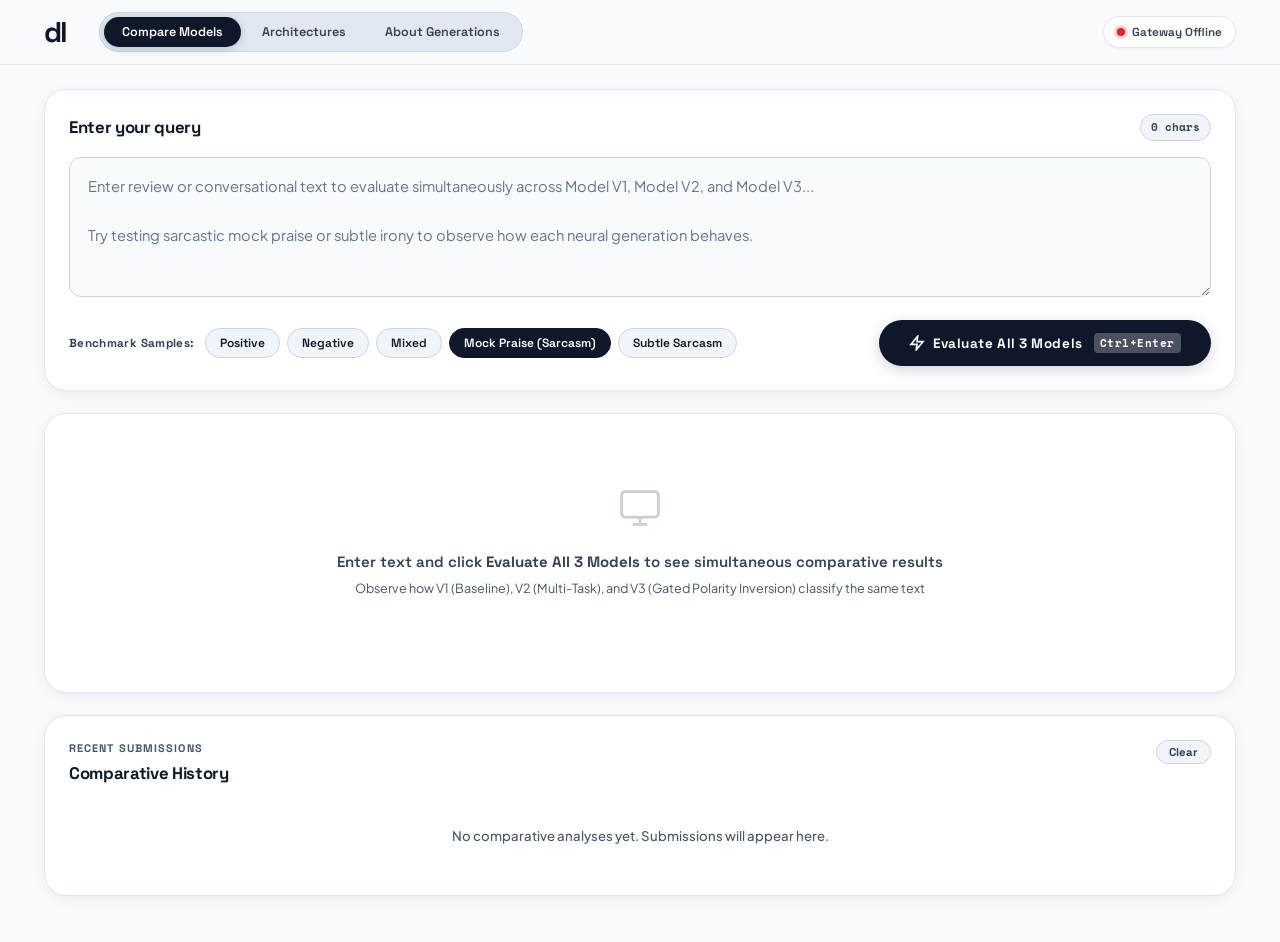
==== commit ba939007: "feat: redesign attention tokens, streamline input header, and ensure zero emojis" ====
--- a/frontend/index.html
+++ b/frontend/index.html
@@ -4,75 +4,65 @@
 <head>
     <meta charset="UTF-8">
     <meta name="viewport" content="width=device-width, initial-scale=1.0">
-    <title>SentimentLens — Multi-Model AI Comparative Dashboard (V1 vs V2 vs V3)</title>
+    <title>dl</title>
     <meta name="description"
         content="Comparative Sentiment and Sarcasm evaluation across three generations of deep neural networks: V1 Baseline, V2 Multi-Task, and V3 Gated Polarity Inversion.">
     <link rel="preconnect" href="https://fonts.googleapis.com">
     <link rel="preconnect" href="https://fonts.gstatic.com" crossorigin>
     <link
-        href="https://fonts.googleapis.com/css2?family=Inter:wght@300;400;500;600;700&family=JetBrains+Mono:wght@400;500&display=swap"
+        href="https://fonts.googleapis.com/css2?family=Oswald:wght@600;700&family=Plus+Jakarta+Sans:wght@400;500;600;700;800&family=Space+Grotesk:wght@500;600;700&family=Space+Mono:wght@400;700&display=swap"
         rel="stylesheet">
     <link rel="stylesheet" href="css/style.css">
 </head>
 
 <body>
-    <!-- ═══ Top Navigation Bar ═══ -->
-    <nav class="topbar">
-        <div class="topbar-left">
-            <div class="logo">
-                <svg class="logo-icon" viewBox="0 0 24 24" width="22" height="22" fill="none" stroke="currentColor"
-                    stroke-width="2">
-                    <path d="M12 2L2 7l10 5 10-5-10-5z" />
-                    <path d="M2 17l10 5 10-5" />
-                    <path d="M2 12l10 5 10-5" />
-                </svg>
-                <span class="logo-text">SentimentLens</span>
-                <span class="logo-badge">V1 vs V2 vs V3 Multi-Model</span>
-            </div>
-            <div class="topbar-tabs">
-                <button class="tab-btn active" data-tab="analyze" id="tab-analyze">Compare Models</button>
-                <button class="tab-btn" data-tab="model" id="tab-model">Architectures</button>
-                <button class="tab-btn" data-tab="about" id="tab-about">About Generations</button>
-            </div>
-        </div>
-        <div class="topbar-right">
-            <div class="status-indicator" id="server-status">
-                <span class="status-dot"></span>
-                <span class="status-text">Checking Gateway...</span>
-            </div>
-        </div>
-    </nav>
-
-    <!-- ═══ Main Content ═══ -->
+    <!-- Top Navigation Bar -->
+    <header class="topbar-wrapper">
+        <nav class="topbar">
+            <div class="topbar-left">
+                <div class="logo">
+                    <span class="logo-text">dl</span>
+                </div>
+                <div class="topbar-tabs">
+                    <button class="tab-btn active" data-tab="analyze" id="tab-analyze">Compare Models</button>
+                    <button class="tab-btn" data-tab="model" id="tab-model">Architectures</button>
+                    <button class="tab-btn" data-tab="about" id="tab-about">About Generations</button>
+                </div>
+            </div>
+            <div class="topbar-right">
+                <div class="status-indicator" id="server-status">
+                    <span class="status-dot"></span>
+                    <span class="status-text">Checking Gateway...</span>
+                </div>
+            </div>
+        </nav>
+    </header>
+
+    <!-- Main Content -->
     <main class="main-content">
 
-        <!-- ─── Analyze / Comparative Tab ─── -->
+        <!-- Analyze / Comparative Tab -->
         <section class="tab-panel active" id="panel-analyze">
 
-            <!-- Input Card (Full Width on Top) -->
+            <!-- Input Card -->
             <div class="card input-card-full">
                 <div class="card-header">
-                    <h2 class="card-title">
-                        <svg viewBox="0 0 24 24" width="18" height="18" fill="none" stroke="currentColor"
-                            stroke-width="2">
-                            <path d="M11 4H4a2 2 0 0 0-2 2v14a2 2 0 0 0 2 2h14a2 2 0 0 0 2-2v-7" />
-                            <path d="M18.5 2.5a2.121 2.121 0 0 1 3 3L12 15l-4 1 1-4 9.5-9.5z" />
-                        </svg>
-                        Multi-Model Input Query
-                    </h2>
+                    <h2 class="card-title">Enter your query</h2>
                     <span class="char-count" id="char-count">0 chars</span>
                 </div>
                 <textarea id="text-input" class="text-input"
                     placeholder="Enter review or conversational text to evaluate simultaneously across Model V1, Model V2, and Model V3...&#10;&#10;Try testing sarcastic mock praise or subtle irony to observe how each neural generation behaves."
                     spellcheck="false"></textarea>
                 <div class="input-actions">
-                    <div class="sample-buttons">
+                    <div class="sample-section">
                         <span class="sample-label">Benchmark Samples:</span>
-                        <button class="sample-btn" data-sample="positive" id="sample-positive">Positive</button>
-                        <button class="sample-btn" data-sample="negative" id="sample-negative">Negative</button>
-                        <button class="sample-btn" data-sample="mixed" id="sample-mixed">Mixed</button>
-                        <button class="sample-btn highlight" data-sample="mock_praise" id="sample-mock-praise">Mock Praise (Sarcasm)</button>
-                        <button class="sample-btn" data-sample="subtle_sarcasm" id="sample-subtle-sarcasm">Subtle Sarcasm</button>
+                        <div class="sample-buttons">
+                            <button class="sample-btn" data-sample="positive" id="sample-positive">Positive</button>
+                            <button class="sample-btn" data-sample="negative" id="sample-negative">Negative</button>
+                            <button class="sample-btn" data-sample="mixed" id="sample-mixed">Mixed</button>
+                            <button class="sample-btn highlight" data-sample="mock_praise" id="sample-mock-praise">Mock Praise (Sarcasm)</button>
+                            <button class="sample-btn" data-sample="subtle_sarcasm" id="sample-subtle-sarcasm">Subtle Sarcasm</button>
+                        </div>
                     </div>
                     <button class="analyze-btn" id="analyze-btn">
                         <svg viewBox="0 0 24 24" width="16" height="16" fill="none" stroke="currentColor"
@@ -90,8 +80,8 @@
                 <!-- Empty State -->
                 <div class="empty-state" id="empty-state">
                     <div class="empty-icon">
-                        <svg viewBox="0 0 24 24" width="48" height="48" fill="none" stroke="currentColor"
-                            stroke-width="1.5" opacity="0.3">
+                        <svg viewBox="0 0 24 24" width="44" height="44" fill="none" stroke="currentColor"
+                            stroke-width="1.5" opacity="0.35">
                             <rect x="2" y="3" width="20" height="14" rx="2" />
                             <line x1="8" y1="21" x2="16" y2="21" />
                             <line x1="12" y1="17" x2="12" y2="21" />
@@ -130,7 +120,7 @@
                     <!-- 3-Column Comparative Grid -->
                     <div class="models-comparison-grid" id="models-comparison-grid">
 
-                        <!-- ═══ Model V1 Card ═══ -->
+                        <!-- Model V1 Card -->
                         <div class="model-column-card card-v1" id="card-v1">
                             <div class="col-card-header">
                                 <div class="col-header-left">
@@ -139,7 +129,6 @@
                                 </div>
                                 <span class="model-param-pill">4.75M params</span>
                             </div>
-                            <div class="col-meta-sub">IMDB + Yelp (250K reviews) • Word Tokenizer</div>
 
                             <!-- Sentiment Hero -->
                             <div class="col-sentiment-box">
@@ -181,16 +170,15 @@
                             </div>
                         </div>
 
-                        <!-- ═══ Model V2 Card ═══ -->
+                        <!-- Model V2 Card -->
                         <div class="model-column-card card-v2" id="card-v2">
                             <div class="col-card-header">
                                 <div class="col-header-left">
                                     <span class="model-tag tag-v2">V2 Multi-Task</span>
                                     <h3 class="model-name">CNN-BiLSTM + Incongruity</h3>
                                 </div>
-                                <span class="model-param-pill">9.24M params</span>
-                            </div>
-                            <div class="col-meta-sub">IMDB + iSarcasm + Headlines (84K) • Rust BPE</div>
+                                <span class="model-param-pill">10.61M params</span>
+                            </div>
 
                             <!-- Dual Badges: Sentiment + Sarcasm -->
                             <div class="col-sentiment-box">
@@ -228,12 +216,19 @@
 
                             <!-- Attended Subwords -->
                             <div class="col-subwords-box">
-                                <span class="box-label">Attended Subwords</span>
-                                <div class="subwords-list-sm" id="v2-subwords-list">—</div>
-                            </div>
-                        </div>
-
-                        <!-- ═══ Model V3 Card (Flagship) ═══ -->
+                                <div class="subwords-header-sm">
+                                    <span class="box-label">Attended Subwords</span>
+                                    <span class="subwords-meta-pill">Contextual Focus</span>
+                                </div>
+                                <div class="subwords-list-container">
+                                    <div class="subwords-list-sm" id="v2-subwords-list">
+                                        <span class="subword-empty">—</span>
+                                    </div>
+                                </div>
+                            </div>
+                        </div>
+
+                        <!-- Model V3 Card (Flagship) -->
                         <div class="model-column-card card-v3 flagship" id="card-v3">
                             <div class="col-card-header">
                                 <div class="col-header-left">
@@ -243,9 +238,8 @@
                                     </div>
                                     <h3 class="model-name">Multi-Task Gated Inversion</h3>
                                 </div>
-                                <span class="model-param-pill highlight">9.30M params</span>
-                            </div>
-                            <div class="col-meta-sub">Large Reddit SARC + IMDB + iSarcasm (191K) • BPE 30K</div>
+                                <span class="model-param-pill highlight">10.66M params</span>
+                            </div>
 
                             <!-- Dual Badges: Sentiment + Sarcasm -->
                             <div class="col-sentiment-box">
@@ -285,9 +279,16 @@
                             </div>
 
                             <!-- Attended Subwords -->
-                            <div class="col-subwords-box">
-                                <span class="box-label">Explainable Attention Tokens</span>
-                                <div class="subwords-list-sm" id="v3-subwords-list">—</div>
+                            <div class="col-subwords-box highlight-box">
+                                <div class="subwords-header-sm">
+                                    <span class="box-label">Explainable Attention Tokens</span>
+                                    <span class="subwords-meta-pill highlight">Multi-Head Attn</span>
+                                </div>
+                                <div class="subwords-list-container highlight">
+                                    <div class="subwords-list-sm" id="v3-subwords-list">
+                                        <span class="subword-empty">—</span>
+                                    </div>
+                                </div>
                             </div>
                         </div>
 
@@ -296,7 +297,7 @@
 
                 <!-- Error State -->
                 <div class="error-state hidden" id="error-state">
-                    <svg viewBox="0 0 24 24" width="40" height="40" fill="none" stroke="#f85149" stroke-width="1.5">
+                    <svg viewBox="0 0 24 24" width="40" height="40" fill="none" stroke="#ef4444" stroke-width="1.5">
                         <circle cx="12" cy="12" r="10" />
                         <line x1="15" y1="9" x2="9" y2="15" />
                         <line x1="9" y1="9" x2="15" y2="15" />
@@ -309,13 +310,10 @@
             <!-- Analysis History -->
             <div class="card history-card" id="history-card">
                 <div class="card-header">
-                    <h2 class="card-title">
-                        <svg viewBox="0 0 24 24" width="18" height="18" fill="none" stroke="currentColor"
-                            stroke-width="2">
-                            <polyline points="22 12 18 12 15 21 9 3 6 12 2 12" />
-                        </svg>
-                        Comparative History
-                    </h2>
+                    <div class="header-titles">
+                        <span class="sub-header-label">Recent Submissions</span>
+                        <h2 class="card-title">Comparative History</h2>
+                    </div>
                     <button class="clear-btn" id="clear-history-btn">Clear</button>
                 </div>
                 <div class="history-list" id="history-list">
@@ -324,7 +322,7 @@
             </div>
         </section>
 
-        <!-- ─── Architectures Tab ─── -->
+        <!-- Architectures Tab -->
         <section class="tab-panel" id="panel-model">
             <div class="model-grid">
 
@@ -343,15 +341,10 @@
                 <!-- Architecture Pipeline -->
                 <div class="card">
                     <div class="card-header">
-                        <h2 class="card-title" id="arch-card-title">
-                            <svg viewBox="0 0 24 24" width="18" height="18" fill="none" stroke="currentColor"
-                                stroke-width="2">
-                                <rect x="2" y="3" width="20" height="14" rx="2" />
-                                <line x1="8" y1="21" x2="16" y2="21" />
-                                <line x1="12" y1="17" x2="12" y2="21" />
-                            </svg>
-                            Neural Architecture Pipeline
-                        </h2>
+                        <div class="header-titles">
+                            <span class="sub-header-label">Feed-Forward Topology</span>
+                            <h2 class="card-title" id="arch-card-title">Neural Architecture Pipeline</h2>
+                        </div>
                     </div>
                     <div class="arch-pipeline" id="arch-pipeline">
                         <!-- Populated dynamically based on selected model -->
@@ -361,14 +354,10 @@
                 <!-- Layer Details -->
                 <div class="card">
                     <div class="card-header">
-                        <h2 class="card-title">
-                            <svg viewBox="0 0 24 24" width="18" height="18" fill="none" stroke="currentColor"
-                                stroke-width="2">
-                                <path
-                                    d="M21 16V8a2 2 0 0 0-1-1.73l-7-4a2 2 0 0 0-2 0l-7 4A2 2 0 0 0 3 8v8a2 2 0 0 0 1 1.73l7 4a2 2 0 0 0 2 0l7-4A2 2 0 0 0 21 16z" />
-                            </svg>
-                            Layer Specifications & Parameter Counts
-                        </h2>
+                        <div class="header-titles">
+                            <span class="sub-header-label">Tensor Dimensions</span>
+                            <h2 class="card-title">Layer Specifications & Parameter Counts</h2>
+                        </div>
                     </div>
                     <div class="layers-table-wrap">
                         <table class="layers-table" id="layers-table">
@@ -392,15 +381,10 @@
                 <!-- Training Metrics -->
                 <div class="card metrics-card">
                     <div class="card-header">
-                        <h2 class="card-title">
-                            <svg viewBox="0 0 24 24" width="18" height="18" fill="none" stroke="currentColor"
-                                stroke-width="2">
-                                <path d="M18 20V10" />
-                                <path d="M12 20V4" />
-                                <path d="M6 20v-6" />
-                            </svg>
-                            Training & Validation Metrics
-                        </h2>
+                        <div class="header-titles">
+                            <span class="sub-header-label">Empirical Evaluation</span>
+                            <h2 class="card-title">Training & Validation Metrics</h2>
+                        </div>
                     </div>
                     <div class="metrics-grid" id="metrics-grid">
                         <div class="metric-tile">
@@ -442,13 +426,18 @@
             </div>
         </section>
 
-        <!-- ─── About Generations Tab ─── -->
+        <!-- About Generations Tab -->
         <section class="tab-panel" id="panel-about">
             <div class="about-content">
                 <div class="card">
-                    <h2 class="about-title">Evolution of SentimentLens (V1 vs V2 vs V3)</h2>
+                    <div class="card-header">
+                        <div class="header-titles">
+                            <span class="sub-header-label">Evolutionary Progression</span>
+                            <h2 class="about-title">Evolution of dl (V1 vs V2 vs V3)</h2>
+                        </div>
+                    </div>
                     <p class="about-desc">
-                        SentimentLens evolved through three distinct deep learning generations, systematically advancing from
+                        dl evolved through three distinct deep learning generations, systematically advancing from
                         single-task sentiment classification to multi-task learning, and finally to gated polarity inversion for
                         resolving subtle sarcasm and mock praise.
                     </p>
@@ -456,38 +445,37 @@
                     <div class="about-grid">
                         <div class="about-card">
                             <h3>Generation 1: Baseline Single-Task</h3>
-                            <p>Trained on 250,000 IMDB + Yelp reviews with a basic CNN-BiLSTM-Attention backbone (4.75M parameters).
+                            <p>Trained with a basic CNN-BiLSTM-Attention backbone (4.75M parameters).
                                 Features a whitespace tokenizer. While effective on direct sentiment, it lacks sarcasm awareness and
                                 systematically misclassifies sarcastic mock praise as positive sentiment.</p>
                         </div>
                         <div class="about-card">
                             <h3>Generation 2: Multi-Task Incongruity</h3>
-                            <p>Trained on 84,000 samples (IMDB + iSarcasm + Headlines). Introduced a Rust BPE tokenizer (30,000 subwords),
+                            <p>Trained with GloVe 300d embeddings (10.61M parameters). Introduced a Rust BPE tokenizer (30,000 subwords),
                                 4-scale parallel CNNs (k=2,3,5,7), and sequence incongruity detection. Added a dedicated sarcasm head
                                 but still suffered from mock praise confusion when surface positive tokens were dominant.</p>
                         </div>
                         <div class="about-card">
                             <h3>Generation 3: Gated Polarity Inversion</h3>
-                            <p>Trained on 191,000 samples including the large SARC Reddit corpus with explicitly mined mock praise.
+                            <p>Trained on the hybrid corpus with GloVe 300d embeddings (10.66M parameters).
                                 Introduces a multiplicative Gated Polarity Inversion head: when sarcasm is detected ($p_{sarc} \approx 1$),
                                 the feature multiplier flips to $-1$, dynamically inverting surface positive features to negative sentiment.</p>
                         </div>
                         <div class="about-card">
                             <h3>Comparative Multi-Model Architecture</h3>
-                            <p>All three models are executed simultaneously in memory on an NVIDIA RTX 3050 Laptop GPU using PyTorch AMP FP16.
+                            <p>All three models are executed simultaneously in memory using PyTorch.
                                 Side-by-side evaluation provides empirical verification of architectural progression across generations.</p>
                         </div>
                     </div>
 
                     <div class="tech-badges">
-                        <span class="badge">PyTorch 2.6</span>
+                        <span class="badge">PyTorch</span>
                         <span class="badge">FastAPI Gateway</span>
-                        <span class="badge">CUDA Accelerated</span>
                         <span class="badge">Multi-Model Ensemble</span>
                         <span class="badge">Gated Polarity Inversion</span>
                         <span class="badge">Split-and-Compare Incongruity</span>
                         <span class="badge">Rust BPE Tokenizer</span>
-                        <span class="badge">Reddit SARC Corpus</span>
+                        <span class="badge">GloVe 300d</span>
                     </div>
                 </div>
             </div>
@@ -499,4 +487,4 @@
     <script src="js/app.js"></script>
 </body>
 
-</html>
+</html>
--- a/frontend/css/style.css
+++ b/frontend/css/style.css
@@ -1,9 +1,10 @@
-/* ═══════════════════════════════════════════════════════════
-   SentimentLens — Design System & Styles
-   Dark editorial dashboard aesthetic
-   ═══════════════════════════════════════════════════════════ */
-
-/* ─── Reset & Base ───────────────────────────────────────── */
+/* ==========================================================================
+   dl — Design System & Styles
+   Minimalist Light Slate Aesthetic (Google CTF & Space Grotesk Typography)
+   High-Contrast Light Theme & Mobile-First Reactivity
+   ========================================================================== */
+
+/* --- Reset & Root Variables -------------------------------------------- */
 *, *::before, *::after {
     margin: 0;
     padding: 0;
@@ -11,139 +12,166 @@
 }
 
 :root {
-    /* Palette */
-    --bg-primary: #0d1117;
-    --bg-secondary: #161b22;
-    --bg-tertiary: #1c2128;
-    --bg-elevated: #21262d;
-    --border: #30363d;
-    --border-light: #21262d;
-    --text-primary: #e6edf3;
-    --text-secondary: #8b949e;
-    --text-muted: #484f58;
-    --accent: #58a6ff;
-    --accent-subtle: rgba(88, 166, 255, 0.1);
-    --positive: #3fb950;
-    --positive-subtle: rgba(63, 185, 80, 0.12);
-    --negative: #f85149;
-    --negative-subtle: rgba(248, 81, 73, 0.12);
-    --warning: #d29922;
-    --warning-subtle: rgba(210, 153, 34, 0.12);
-
-    /* Typography */
-    --font-sans: 'Inter', -apple-system, BlinkMacSystemFont, 'Segoe UI', sans-serif;
-    --font-mono: 'JetBrains Mono', 'Cascadia Code', 'Fira Code', monospace;
-
-    /* Spacing */
-    --space-xs: 4px;
-    --space-sm: 8px;
-    --space-md: 16px;
-    --space-lg: 24px;
-    --space-xl: 32px;
-    --space-2xl: 48px;
-
-    /* Radius */
-    --radius-sm: 6px;
-    --radius-md: 8px;
-    --radius-lg: 12px;
+    /* Palette: High-Contrast Minimalist Light Slate */
+    --bg-page: #f8fafc;
+    --bg-card: #ffffff;
+    --bg-subtle: #f1f5f9;
+    --bg-pill: #e2e8f0;
+    --bg-input: #f8fafc;
+    --bg-input-focus: #ffffff;
+    
+    /* Borders: Crisp, High-Definition Boundaries */
+    --border-light: #e2e8f0;
+    --border-strong: #cbd5e1;
+    --border-dark: #0f172a;
+
+    /* Text: Deep Charcoal Slate for Maximum Legibility */
+    --text-primary: #0f172a;
+    --text-secondary: #334155;
+    --text-muted: #475569;
+    --text-faint: #64748b;
+    --text-inverse: #ffffff;
+
+    /* Semantic Tints (High-contrast text on pastel surfaces) */
+    --positive-text: #065f46;
+    --positive-bg: #d1fae5;
+    --positive-border: #10b981;
+    --positive-fill: #059669;
+    
+    --negative-text: #991b1b;
+    --negative-bg: #fee2e2;
+    --negative-border: #ef4444;
+    --negative-fill: #dc2626;
+    
+    --warning-text: #78350f;
+    --warning-bg: #fef3c7;
+    --warning-border: #f59e0b;
+
+    --indigo-text: #312e81;
+    --indigo-bg: #eef2ff;
+    --indigo-border: #a5b4fc;
+    --indigo-fill: #6366f1;
+
+    --dark-solid: #0f172a;
+
+    /* Typography (Google CTF Space Grotesk + Plus Jakarta Sans + Space Mono) */
+    --font-heading: 'Space Grotesk', 'Plus Jakarta Sans', -apple-system, BlinkMacSystemFont, sans-serif;
+    --font-body: 'Plus Jakarta Sans', -apple-system, BlinkMacSystemFont, 'Segoe UI', Roboto, sans-serif;
+    --font-mono: 'Space Mono', 'JetBrains Mono', Consolas, monospace;
+    --font-condensed: 'Oswald', 'Space Grotesk', sans-serif;
+
+    /* Shadows */
+    --shadow-sm: 0 1px 3px rgba(15, 23, 42, 0.04), 0 1px 2px rgba(15, 23, 42, 0.02);
+    --shadow-card: 0 4px 20px -2px rgba(15, 23, 42, 0.05), 0 2px 6px -1px rgba(15, 23, 42, 0.03);
+    --shadow-elevated: 0 12px 28px -4px rgba(15, 23, 42, 0.08), 0 4px 12px -2px rgba(15, 23, 42, 0.04);
+
+    /* Radii */
+    --radius-sm: 8px;
+    --radius-md: 12px;
+    --radius-lg: 18px;
+    --radius-card: 22px;
+    --radius-pill: 9999px;
 
     /* Transitions */
-    --ease: cubic-bezier(0.4, 0, 0.2, 1);
-    --duration: 200ms;
+    --transition-fast: 150ms cubic-bezier(0.4, 0, 0.2, 1);
+    --transition-smooth: 220ms cubic-bezier(0.4, 0, 0.2, 1);
 }
 
 html {
     font-size: 15px;
     -webkit-font-smoothing: antialiased;
     -moz-osx-font-smoothing: grayscale;
+    scroll-behavior: smooth;
+    background-color: var(--bg-page);
 }
 
 body {
-    font-family: var(--font-sans);
-    background: var(--bg-primary);
-    color: var(--text-primary);
-    line-height: 1.6;
+    font-family: var(--font-body);
+    background-color: var(--bg-page);
+    color: var(--text-primary);
+    line-height: 1.55;
     min-height: 100vh;
-}
-
-/* ─── Top Navigation ────────────────────────────────────── */
-.topbar {
-    display: flex;
-    align-items: center;
-    justify-content: space-between;
-    height: 56px;
-    padding: 0 var(--space-lg);
-    background: var(--bg-secondary);
-    border-bottom: 1px solid var(--border);
+    overflow-x: hidden;
+    width: 100%;
+}
+
+/* --- Top Navigation Bar ------------------------------------------------- */
+.topbar-wrapper {
     position: sticky;
     top: 0;
     z-index: 100;
-    backdrop-filter: blur(12px);
+    background: rgba(248, 250, 252, 0.92);
+    backdrop-filter: blur(18px);
+    -webkit-backdrop-filter: blur(18px);
+    border-bottom: 1.5px solid var(--border-light);
+}
+
+.topbar {
+    max-width: 1240px;
+    margin: 0 auto;
+    display: flex;
+    align-items: center;
+    justify-content: space-between;
+    padding: 12px 24px;
+    gap: 16px;
 }
 
 .topbar-left {
     display: flex;
     align-items: center;
-    gap: var(--space-xl);
-}
-
+    gap: 32px;
+}
+
+/* Logo: Standalone 'dl' */
 .logo {
     display: flex;
     align-items: center;
-    gap: var(--space-sm);
-    color: var(--text-primary);
     text-decoration: none;
-}
-
-.logo-icon {
-    color: var(--accent);
+    user-select: none;
 }
 
 .logo-text {
-    font-weight: 700;
-    font-size: 1.05rem;
-    letter-spacing: -0.02em;
-}
-
+    font-family: var(--font-heading);
+    font-size: 1.9rem;
+    font-weight: 800;
+    letter-spacing: -0.06em;
+    color: var(--text-primary);
+    text-transform: lowercase;
+    line-height: 1;
+}
+
+/* Segmented Control Pill Tabs */
 .topbar-tabs {
-    display: flex;
-    gap: 2px;
+    display: inline-flex;
+    background: var(--bg-pill);
+    padding: 4px;
+    border-radius: var(--radius-pill);
+    gap: 3px;
+    border: 1px solid var(--border-strong);
 }
 
 .tab-btn {
     background: transparent;
     border: none;
     color: var(--text-secondary);
-    font-family: var(--font-sans);
-    font-size: 0.87rem;
-    font-weight: 500;
-    padding: var(--space-sm) var(--space-md);
+    font-family: var(--font-heading);
+    font-size: 0.84rem;
+    font-weight: 600;
+    padding: 7px 18px;
+    border-radius: var(--radius-pill);
     cursor: pointer;
-    border-radius: var(--radius-sm);
-    transition: all var(--duration) var(--ease);
-    position: relative;
+    transition: all var(--transition-fast);
+    white-space: nowrap;
 }
 
 .tab-btn:hover {
     color: var(--text-primary);
-    background: var(--bg-tertiary);
 }
 
 .tab-btn.active {
-    color: var(--text-primary);
-    background: var(--bg-tertiary);
-}
-
-.tab-btn.active::after {
-    content: '';
-    position: absolute;
-    bottom: -9px;
-    left: 50%;
-    transform: translateX(-50%);
-    width: 20px;
-    height: 2px;
-    background: var(--accent);
-    border-radius: 1px;
+    background: var(--dark-solid);
+    color: var(--text-inverse);
+    box-shadow: 0 2px 8px rgba(15, 23, 42, 0.18);
 }
 
 .topbar-right {
@@ -154,39 +182,56 @@
 .status-indicator {
     display: flex;
     align-items: center;
-    gap: 6px;
-    font-size: 0.8rem;
-    color: var(--text-secondary);
+    gap: 7px;
+    font-size: 0.78rem;
+    font-weight: 600;
+    font-family: var(--font-heading);
+    color: var(--text-secondary);
+    background: var(--bg-card);
+    padding: 6px 13px;
+    border-radius: var(--radius-pill);
+    border: 1.5px solid var(--border-light);
+    box-shadow: var(--shadow-sm);
 }
 
 .status-dot {
     width: 8px;
     height: 8px;
     border-radius: 50%;
-    background: var(--text-muted);
-    transition: background var(--duration) var(--ease);
-}
-
-.status-dot.online { background: var(--positive); box-shadow: 0 0 6px var(--positive); }
-.status-dot.offline { background: var(--negative); }
-.status-dot.checking { background: var(--warning); animation: pulse-dot 1.2s ease infinite; }
+    background: var(--border-strong);
+    transition: background var(--transition-fast);
+}
+
+.status-dot.online {
+    background: var(--positive-fill);
+    box-shadow: 0 0 0 3px rgba(5, 150, 105, 0.2);
+}
+
+.status-dot.offline {
+    background: var(--negative-fill);
+    box-shadow: 0 0 0 3px rgba(220, 38, 38, 0.2);
+}
+
+.status-dot.checking {
+    background: var(--warning-border);
+    animation: pulse-dot 1.2s ease infinite;
+}
 
 @keyframes pulse-dot {
-    0%, 100% { opacity: 1; }
-    50% { opacity: 0.4; }
-}
-
-/* ─── Main Content ──────────────────────────────────────── */
+    0%, 100% { opacity: 1; transform: scale(1); }
+    50% { opacity: 0.4; transform: scale(0.85); }
+}
+
+/* --- Main Content Layout ------------------------------------------------ */
 .main-content {
-    max-width: 1200px;
+    max-width: 1240px;
     margin: 0 auto;
-    padding: var(--space-lg);
-}
-
-/* ─── Tab Panels ────────────────────────────────────────── */
+    padding: 24px;
+}
+
 .tab-panel {
     display: none;
-    animation: fadeIn 300ms var(--ease);
+    animation: fadeIn 220ms cubic-bezier(0.4, 0, 0.2, 1);
 }
 
 .tab-panel.active {
@@ -198,139 +243,176 @@
     to { opacity: 1; transform: translateY(0); }
 }
 
-/* ─── Cards ─────────────────────────────────────────────── */
+/* --- Cards Standard ----------------------------------------------------- */
 .card {
-    background: var(--bg-secondary);
-    border: 1px solid var(--border);
-    border-radius: var(--radius-lg);
-    padding: var(--space-lg);
-    transition: border-color var(--duration) var(--ease);
+    background: var(--bg-card);
+    border: 1.5px solid var(--border-light);
+    border-radius: var(--radius-card);
+    padding: 24px;
+    box-shadow: var(--shadow-card);
+    margin-bottom: 22px;
+    transition: border-color var(--transition-smooth), box-shadow var(--transition-smooth);
 }
 
 .card:hover {
-    border-color: #3d444d;
+    border-color: var(--border-strong);
+    box-shadow: var(--shadow-elevated);
 }
 
 .card-header {
     display: flex;
-    align-items: center;
+    align-items: flex-start;
     justify-content: space-between;
-    margin-bottom: var(--space-md);
+    margin-bottom: 16px;
+    gap: 12px;
+}
+
+.header-titles {
+    display: flex;
+    flex-direction: column;
+    gap: 3px;
+}
+
+.sub-header-label {
+    font-family: var(--font-heading);
+    font-size: 0.73rem;
+    letter-spacing: 0.1em;
+    text-transform: uppercase;
+    font-weight: 700;
+    color: var(--text-muted);
 }
 
 .card-title {
-    font-size: 0.92rem;
+    font-family: var(--font-heading);
+    font-size: 1.12rem;
+    font-weight: 700;
+    color: var(--text-primary);
+    letter-spacing: -0.02em;
+}
+
+/* --- Input Card --------------------------------------------------------- */
+.char-count {
+    font-size: 0.74rem;
     font-weight: 600;
-    display: flex;
-    align-items: center;
-    gap: var(--space-sm);
-    color: var(--text-primary);
-}
-
-.card-title svg {
-    color: var(--text-secondary);
-    flex-shrink: 0;
-}
-
-/* ─── Analyze Grid ──────────────────────────────────────── */
-.analyze-grid {
-    display: grid;
-    grid-template-columns: 1fr 1fr;
-    gap: var(--space-lg);
-    margin-bottom: var(--space-lg);
-}
-
-/* ─── Input Card ────────────────────────────────────────── */
-.char-count {
-    font-size: 0.75rem;
-    color: var(--text-muted);
+    color: var(--text-secondary);
     font-family: var(--font-mono);
+    background: var(--bg-subtle);
+    border: 1px solid var(--border-strong);
+    padding: 4px 10px;
+    border-radius: var(--radius-pill);
 }
 
 .text-input {
     width: 100%;
-    min-height: 220px;
-    max-height: 400px;
+    min-height: 140px;
+    max-height: 380px;
     resize: vertical;
-    background: var(--bg-primary);
-    border: 1px solid var(--border);
+    background: var(--bg-input);
+    border: 1.5px solid var(--border-strong);
     border-radius: var(--radius-md);
-    padding: var(--space-md);
-    color: var(--text-primary);
-    font-family: var(--font-sans);
-    font-size: 0.93rem;
-    line-height: 1.7;
-    transition: border-color var(--duration) var(--ease);
+    padding: 16px 18px;
+    color: var(--text-primary);
+    font-family: var(--font-body);
+    font-size: 0.98rem;
+    line-height: 1.65;
+    transition: all var(--transition-fast);
 }
 
 .text-input::placeholder {
-    color: var(--text-muted);
+    color: var(--text-faint);
 }
 
 .text-input:focus {
     outline: none;
-    border-color: var(--accent);
-    box-shadow: 0 0 0 3px var(--accent-subtle);
+    background: var(--bg-input-focus);
+    border-color: var(--border-dark);
+    box-shadow: 0 0 0 4px rgba(15, 23, 42, 0.06);
 }
 
 .input-actions {
     display: flex;
     align-items: center;
     justify-content: space-between;
-    margin-top: var(--space-md);
+    margin-top: 18px;
     flex-wrap: wrap;
-    gap: var(--space-sm);
+    gap: 16px;
+}
+
+.sample-section {
+    display: flex;
+    align-items: center;
+    gap: 12px;
+    flex-wrap: wrap;
+}
+
+.sample-label {
+    font-family: var(--font-heading);
+    font-size: 0.78rem;
+    font-weight: 700;
+    color: var(--text-secondary);
+    letter-spacing: 0.03em;
 }
 
 .sample-buttons {
     display: flex;
     align-items: center;
-    gap: 6px;
-}
-
-.sample-label {
-    font-size: 0.78rem;
-    color: var(--text-muted);
-    margin-right: 2px;
+    gap: 7px;
+    flex-wrap: wrap;
 }
 
 .sample-btn {
-    background: var(--bg-tertiary);
-    border: 1px solid var(--border);
-    color: var(--text-secondary);
-    font-family: var(--font-sans);
-    font-size: 0.78rem;
-    padding: 4px 10px;
-    border-radius: var(--radius-sm);
+    background: var(--bg-subtle);
+    border: 1.5px solid var(--border-strong);
+    color: var(--text-primary);
+    font-family: var(--font-heading);
+    font-size: 0.8rem;
+    font-weight: 600;
+    padding: 6px 14px;
+    border-radius: var(--radius-pill);
     cursor: pointer;
-    transition: all var(--duration) var(--ease);
+    transition: all var(--transition-fast);
 }
 
 .sample-btn:hover {
-    background: var(--bg-elevated);
-    color: var(--text-primary);
-    border-color: var(--accent);
-}
-
+    background: #e2e8f0;
+    color: var(--text-primary);
+    border-color: #94a3b8;
+}
+
+.sample-btn.highlight {
+    background: var(--dark-solid);
+    color: var(--text-inverse);
+    border-color: var(--dark-solid);
+}
+
+.sample-btn.highlight:hover {
+    background: #1e293b;
+}
+
+/* Primary Action Button (Pill Aesthetic) */
 .analyze-btn {
-    display: flex;
-    align-items: center;
-    gap: 6px;
-    background: var(--accent);
-    color: #fff;
+    display: inline-flex;
+    align-items: center;
+    justify-content: center;
+    gap: 8px;
+    background: var(--dark-solid);
+    color: var(--text-inverse);
     border: none;
-    padding: 10px 20px;
-    border-radius: var(--radius-md);
-    font-family: var(--font-sans);
-    font-size: 0.87rem;
-    font-weight: 600;
+    padding: 13px 30px;
+    border-radius: var(--radius-pill);
+    font-family: var(--font-heading);
+    font-size: 0.9rem;
+    font-weight: 700;
+    letter-spacing: 0.04em;
     cursor: pointer;
-    transition: all var(--duration) var(--ease);
+    box-shadow: 0 4px 14px rgba(15, 23, 42, 0.18);
+    transition: all var(--transition-fast);
 }
 
 .analyze-btn:hover {
-    background: #79b8ff;
+    background: #1e293b;
     transform: translateY(-1px);
+    box-shadow: 0 6px 20px rgba(15, 23, 42, 0.24);
 }
 
 .analyze-btn:active {
@@ -338,86 +420,84 @@
 }
 
 .analyze-btn:disabled {
-    opacity: 0.5;
+    opacity: 0.45;
     cursor: not-allowed;
     transform: none;
+    box-shadow: none;
+}
+
+.analyze-btn svg {
+    flex-shrink: 0;
 }
 
 .kbd {
     font-size: 0.7rem;
     font-family: var(--font-mono);
-    background: rgba(255,255,255,0.15);
-    padding: 2px 5px;
-    border-radius: 3px;
-    margin-left: 2px;
-}
-
-/* ─── Results Card ──────────────────────────────────────── */
-.results-card {
-    display: flex;
-    flex-direction: column;
-    justify-content: center;
-    min-height: 340px;
-}
-
-/* Empty state */
+    background: rgba(255, 255, 255, 0.25);
+    padding: 2px 6px;
+    border-radius: 4px;
+    margin-left: 3px;
+    font-weight: 700;
+}
+
+/* --- Results Card States ------------------------------------------------ */
+.results-card-full {
+    min-height: 280px;
+}
+
 .empty-state {
     display: flex;
     flex-direction: column;
     align-items: center;
     justify-content: center;
     text-align: center;
-    padding: var(--space-2xl) var(--space-lg);
+    padding: 48px 24px;
+}
+
+.empty-icon {
+    margin-bottom: 14px;
+    color: var(--text-faint);
 }
 
 .empty-text {
-    font-size: 0.9rem;
-    color: var(--text-secondary);
-    margin-top: var(--space-md);
+    font-family: var(--font-heading);
+    font-size: 1rem;
+    color: var(--text-secondary);
+    font-weight: 600;
 }
 
 .empty-subtext {
-    font-size: 0.78rem;
+    font-size: 0.84rem;
     color: var(--text-muted);
-    margin-top: var(--space-xs);
-}
-
-.empty-subtext kbd {
-    display: inline-block;
-    background: var(--bg-tertiary);
-    border: 1px solid var(--border);
-    padding: 1px 6px;
-    border-radius: 3px;
-    font-family: var(--font-mono);
-    font-size: 0.72rem;
-}
-
-/* Loading */
+    margin-top: 6px;
+}
+
+/* Skeleton Loading */
 .loading-state {
     display: flex;
     flex-direction: column;
     align-items: center;
-    padding: var(--space-xl);
+    padding: 36px 16px;
 }
 
 .skeleton-group {
     width: 100%;
-    display: flex;
-    flex-direction: column;
-    gap: var(--space-sm);
+    max-width: 680px;
+    display: flex;
+    flex-direction: column;
+    gap: 12px;
 }
 
 .skeleton {
-    background: linear-gradient(90deg, var(--bg-tertiary) 25%, var(--bg-elevated) 50%, var(--bg-tertiary) 75%);
+    background: linear-gradient(90deg, #f1f5f9 25%, #e2e8f0 50%, #f1f5f9 75%);
     background-size: 200% 100%;
     animation: shimmer 1.5s ease infinite;
     border-radius: var(--radius-sm);
 }
 
-.skeleton-lg { height: 48px; width: 60%; }
-.skeleton-md { height: 24px; width: 80%; }
-.skeleton-sm { height: 16px; width: 45%; }
-.skeleton-bar { height: 32px; width: 100%; margin-top: var(--space-xs); }
+.skeleton-lg { height: 44px; width: 60%; }
+.skeleton-md { height: 22px; width: 85%; }
+.skeleton-bar { height: 28px; width: 100%; }
 
 @keyframes shimmer {
     0% { background-position: 200% 0; }
@@ -425,563 +505,989 @@
 }
 
 .loading-text {
-    font-size: 0.82rem;
+    font-family: var(--font-heading);
+    font-size: 0.88rem;
+    color: var(--text-secondary);
+    margin-top: 18px;
+    font-weight: 600;
+}
+
+/* --- Cross-Model Consensus Banner --------------------------------------- */
+.evolution-banner {
+    background: var(--bg-subtle);
+    border: 1.5px solid var(--border-strong);
+    border-radius: var(--radius-lg);
+    padding: 18px 22px;
+    margin-bottom: 24px;
+}
+
+.evolution-header {
+    display: flex;
+    align-items: center;
+    justify-content: space-between;
+    flex-wrap: wrap;
+    gap: 12px;
+    margin-bottom: 12px;
+}
+
+.evolution-title-group {
+    display: flex;
+    align-items: center;
+    gap: 10px;
+    flex-wrap: wrap;
+}
+
+.evolution-label {
+    font-family: var(--font-heading);
+    font-size: 0.74rem;
+    letter-spacing: 0.12em;
+    text-transform: uppercase;
+    font-weight: 700;
     color: var(--text-muted);
-    margin-top: var(--space-md);
-}
-
-/* Results */
-.sentiment-hero {
-    display: flex;
-    align-items: center;
+}
+
+.consensus-badge {
+    padding: 5px 14px;
+    border-radius: var(--radius-pill);
+    font-family: var(--font-heading);
+    font-size: 0.8rem;
+    font-weight: 700;
+    letter-spacing: 0.02em;
+}
+
+.consensus-badge.pos {
+    background: var(--positive-bg);
+    color: var(--positive-text);
+    border: 1.5px solid var(--positive-border);
+}
+
+.consensus-badge.neg {
+    background: var(--negative-bg);
+    color: var(--negative-text);
+    border: 1.5px solid var(--negative-border);
+}
+
+.sarcasm-alert-badge {
+    padding: 5px 14px;
+    border-radius: var(--radius-pill);
+    font-family: var(--font-heading);
+    font-size: 0.8rem;
+    font-weight: 600;
+    background: var(--bg-card);
+    color: var(--text-primary);
+    border: 1.5px solid var(--border-strong);
+}
+
+.processing-time {
+    font-size: 0.78rem;
+    font-family: var(--font-mono);
+    font-weight: 700;
+    color: var(--text-secondary);
+    background: var(--bg-card);
+    padding: 4px 10px;
+    border-radius: var(--radius-pill);
+    border: 1.5px solid var(--border-light);
+}
+
+.evolution-insight {
+    font-size: 0.92rem;
+    color: var(--text-primary);
+    line-height: 1.6;
+    font-weight: 500;
+}
+
+/* --- 3-Column Comparative Grid ------------------------------------------ */
+.models-comparison-grid {
+    display: grid;
+    grid-template-columns: repeat(3, 1fr);
+    gap: 20px;
+}
+
+.model-column-card {
+    background: var(--bg-card);
+    border: 1.5px solid var(--border-strong);
+    border-radius: var(--radius-lg);
+    padding: 22px;
+    display: flex;
+    flex-direction: column;
+    gap: 16px;
+    transition: transform var(--transition-fast), border-color var(--transition-fast), box-shadow var(--transition-fast);
+}
+
+.model-column-card:hover {
+    transform: translateY(-2px);
+    box-shadow: var(--shadow-card);
+}
+
+.model-column-card.flagship {
+    border-color: #94a3b8;
+    background: linear-gradient(180deg, #ffffff 0%, #f8fafc 100%);
+    box-shadow: 0 4px 18px rgba(15, 23, 42, 0.05);
+}
+
+/* Card Header */
+.col-card-header {
+    display: flex;
+    align-items: flex-start;
     justify-content: space-between;
-    margin-bottom: var(--space-lg);
+    gap: 10px;
+}
+
+.col-header-left {
+    display: flex;
+    flex-direction: column;
+    gap: 6px;
+}
+
+.tag-row {
+    display: flex;
+    align-items: center;
+    gap: 6px;
+}
+
+.model-tag {
+    font-family: var(--font-heading);
+    font-size: 0.72rem;
+    font-weight: 800;
+    letter-spacing: 0.06em;
+    text-transform: uppercase;
+    padding: 3px 10px;
+    border-radius: var(--radius-pill);
+}
+
+.tag-v1 {
+    background: #e2e8f0;
+    color: var(--text-primary);
+    border: 1px solid var(--border-strong);
+}
+
+.tag-v2 {
+    background: #dbeafe;
+    color: #1e40af;
+    border: 1.5px solid #93c5fd;
+}
+
+.tag-v3 {
+    background: var(--dark-solid);
+    color: var(--text-inverse);
+}
+
+.flagship-badge {
+    font-family: var(--font-heading);
+    font-size: 0.68rem;
+    font-weight: 800;
+    background: var(--indigo-bg);
+    color: var(--indigo-text);
+    border: 1px solid var(--indigo-border);
+    padding: 2px 8px;
+    border-radius: var(--radius-pill);
+    text-transform: uppercase;
+    letter-spacing: 0.04em;
+}
+
+.model-name {
+    font-family: var(--font-heading);
+    font-size: 1.02rem;
+    font-weight: 700;
+    color: var(--text-primary);
+    letter-spacing: -0.01em;
+}
+
+.model-param-pill {
+    font-family: var(--font-mono);
+    font-size: 0.74rem;
+    font-weight: 700;
+    color: var(--text-primary);
+    background: #e2e8f0;
+    border: 1px solid var(--border-strong);
+    padding: 4px 9px;
+    border-radius: var(--radius-pill);
+    white-space: nowrap;
+}
+
+.model-param-pill.highlight {
+    background: var(--dark-solid);
+    color: #ffffff;
+    border-color: var(--dark-solid);
+}
+
+/* Sentiment Classification Box */
+.col-sentiment-box {
+    background: var(--bg-subtle);
+    border: 1.5px solid var(--border-light);
+    border-radius: var(--radius-md);
+    padding: 15px;
+    display: flex;
+    flex-direction: column;
+    gap: 12px;
+}
+
+.box-label {
+    font-family: var(--font-heading);
+    font-size: 0.72rem;
+    letter-spacing: 0.1em;
+    text-transform: uppercase;
+    font-weight: 700;
+    color: var(--text-muted);
+}
+
+.badge-ring-row {
+    display: flex;
+    align-items: center;
+    justify-content: space-between;
+    gap: 12px;
 }
 
 .sentiment-badge {
-    display: flex;
-    align-items: center;
-    gap: var(--space-sm);
-    padding: var(--space-sm) var(--space-md);
+    padding: 8px 18px;
     border-radius: var(--radius-md);
-    font-weight: 700;
-    font-size: 1.3rem;
+    font-family: var(--font-heading);
+    font-size: 1.25rem;
+    font-weight: 800;
     letter-spacing: -0.02em;
-    animation: slideIn 400ms var(--ease);
-}
-
-@keyframes slideIn {
-    from { opacity: 0; transform: translateX(-10px); }
-    to { opacity: 1; transform: translateX(0); }
 }
 
 .sentiment-badge.positive {
-    background: var(--positive-subtle);
-    color: var(--positive);
-    border: 1px solid rgba(63, 185, 80, 0.25);
+    background: var(--positive-bg);
+    color: var(--positive-text);
+    border: 1.5px solid var(--positive-border);
 }
 
 .sentiment-badge.negative {
-    background: var(--negative-subtle);
-    color: var(--negative);
-    border: 1px solid rgba(248, 81, 73, 0.25);
-}
-
-.sentiment-emoji {
-    font-size: 1.5rem;
-}
-
-/* Confidence Ring */
-.confidence-ring {
-    position: relative;
-    width: 100px;
-    height: 100px;
-    animation: fadeScale 500ms var(--ease);
-}
-
-@keyframes fadeScale {
-    from { opacity: 0; transform: scale(0.85); }
-    to { opacity: 1; transform: scale(1); }
-}
-
-.ring-svg {
-    transform: rotate(-90deg);
-}
-
-.ring-bg {
-    fill: none;
-    stroke: var(--bg-tertiary);
-    stroke-width: 8;
-}
-
-.ring-fill {
-    fill: none;
-    stroke: var(--accent);
-    stroke-width: 8;
-    stroke-linecap: round;
-    stroke-dasharray: 326.73;
-    stroke-dashoffset: 326.73;
-    transition: stroke-dashoffset 1s var(--ease), stroke 300ms var(--ease);
-}
-
-.ring-label {
-    position: absolute;
-    top: 50%;
-    left: 50%;
-    transform: translate(-50%, -50%);
-    text-align: center;
-}
-
-.ring-value {
-    display: block;
-    font-size: 1.15rem;
-    font-weight: 700;
+    background: var(--negative-bg);
+    color: var(--negative-text);
+    border: 1.5px solid var(--negative-border);
+}
+
+.ring-sm-wrap {
+    display: flex;
+    flex-direction: column;
+    align-items: flex-end;
+}
+
+.ring-sm-val {
+    font-size: 1.25rem;
+    font-weight: 800;
     color: var(--text-primary);
     font-family: var(--font-mono);
 }
 
-.ring-text {
-    display: block;
-    font-size: 0.65rem;
+.ring-sm-sub {
+    font-family: var(--font-heading);
+    font-size: 0.72rem;
+    font-weight: 700;
     color: var(--text-muted);
     text-transform: uppercase;
-    letter-spacing: 0.05em;
-}
-
-/* Probability Bars */
-.prob-section {
-    margin-bottom: var(--space-md);
-}
-
-.section-label {
-    font-size: 0.75rem;
-    font-weight: 600;
+    letter-spacing: 0.08em;
+}
+
+/* Dual Badges (V2 & V3) */
+.dual-badge-wrap {
+    display: grid;
+    grid-template-columns: 1fr 1fr;
+    gap: 10px;
+}
+
+.dual-item {
+    background: var(--bg-card);
+    border: 1.5px solid var(--border-light);
+    border-radius: var(--radius-sm);
+    padding: 10px;
+    display: flex;
+    flex-direction: column;
+    align-items: center;
+    text-align: center;
+    gap: 5px;
+}
+
+.mini-label {
+    font-family: var(--font-heading);
+    font-size: 0.7rem;
+    font-weight: 700;
     color: var(--text-muted);
     text-transform: uppercase;
     letter-spacing: 0.06em;
-    margin-bottom: var(--space-sm);
-}
-
-.prob-bars {
-    display: flex;
-    flex-direction: column;
-    gap: var(--space-sm);
-}
-
-.prob-row {
-    display: flex;
-    align-items: center;
-    gap: var(--space-sm);
-}
-
-.prob-label {
-    font-size: 0.82rem;
-    font-weight: 500;
-    width: 80px;
-    flex-shrink: 0;
-}
-
-.prob-bar-track {
-    flex: 1;
-    height: 22px;
-    background: var(--bg-primary);
+}
+
+.sentiment-badge-sm,
+.sarcasm-badge-sm {
+    font-family: var(--font-heading);
+    font-size: 0.92rem;
+    font-weight: 800;
+    padding: 3px 10px;
+    border-radius: var(--radius-pill);
+}
+
+.sentiment-badge-sm.pos {
+    background: var(--positive-bg);
+    color: var(--positive-text);
+    border: 1px solid var(--positive-border);
+}
+
+.sentiment-badge-sm.neg {
+    background: var(--negative-bg);
+    color: var(--negative-text);
+    border: 1px solid var(--negative-border);
+}
+
+.sarcasm-badge-sm.sarc {
+    background: var(--warning-bg);
+    color: var(--warning-text);
+    border: 1px solid var(--warning-border);
+}
+
+.sarcasm-badge-sm.lit {
+    background: var(--bg-pill);
+    color: var(--text-primary);
+    border: 1px solid var(--border-strong);
+}
+
+.mini-conf {
+    font-size: 0.76rem;
+    font-family: var(--font-mono);
+    color: var(--text-secondary);
+    font-weight: 700;
+}
+
+/* Prob Bars */
+.col-prob-box {
+    display: flex;
+    flex-direction: column;
+    gap: 9px;
+}
+
+.prob-row-sm {
+    display: grid;
+    grid-template-columns: 65px 1fr 40px;
+    align-items: center;
+    gap: 10px;
+    font-size: 0.8rem;
+    color: var(--text-secondary);
+    font-weight: 600;
+    font-family: var(--font-heading);
+}
+
+.prob-row-sm span:last-child {
+    font-family: var(--font-mono);
+    font-weight: 700;
+    text-align: right;
+    color: var(--text-primary);
+}
+
+.prob-bar-track-sm {
+    height: 8px;
+    background: var(--bg-pill);
+    border-radius: var(--radius-pill);
+    overflow: hidden;
+    border: 1px solid rgba(0, 0, 0, 0.04);
+}
+
+.prob-bar-fill-sm {
+    height: 100%;
+    border-radius: var(--radius-pill);
+    transition: width 400ms cubic-bezier(0.4, 0, 0.2, 1);
+}
+
+.positive-fill { background: var(--positive-fill); }
+.negative-fill { background: var(--negative-fill); }
+
+/* Limitations / Sarcasm Awareness */
+.col-limitation-box {
+    display: flex;
+    flex-direction: column;
+    gap: 8px;
+}
+
+.unsupported-pill {
+    font-family: var(--font-heading);
+    font-size: 0.76rem;
+    font-weight: 700;
+    color: var(--text-secondary);
+    background: var(--bg-pill);
+    border: 1px solid var(--border-strong);
+    padding: 6px 12px;
     border-radius: var(--radius-sm);
-    overflow: hidden;
-    position: relative;
-}
-
-.prob-bar-fill {
-    height: 100%;
+    text-align: center;
+}
+
+.col-note {
+    font-size: 0.8rem;
+    color: var(--text-muted);
+    line-height: 1.5;
+}
+
+/* Interpretation Box */
+.col-interpretation-box {
+    display: flex;
+    flex-direction: column;
+    gap: 7px;
+}
+
+.interpretation-header-sm {
+    display: flex;
+    align-items: center;
+    justify-content: space-between;
+}
+
+.inversion-status-pill {
+    font-family: var(--font-heading);
+    font-size: 0.7rem;
+    font-weight: 800;
+    color: var(--positive-text);
+    background: var(--positive-bg);
+    border: 1.5px solid var(--positive-border);
+    padding: 2px 8px;
+    border-radius: var(--radius-pill);
+    text-transform: uppercase;
+    letter-spacing: 0.03em;
+}
+
+.inversion-status-pill.inactive {
+    color: var(--text-secondary);
+    background: var(--bg-subtle);
+    border-color: var(--border-strong);
+}
+
+.interpretation-pill-sm {
+    background: var(--bg-subtle);
+    border: 1.5px solid var(--border-strong);
     border-radius: var(--radius-sm);
-    transition: width 800ms var(--ease);
-    min-width: 2px;
-}
-
-.prob-bar-fill.positive-fill { background: var(--positive); }
-.prob-bar-fill.negative-fill { background: var(--negative); }
-
-.prob-value {
+    padding: 9px 13px;
+    font-family: var(--font-heading);
+    font-size: 0.86rem;
+    font-weight: 700;
+    color: var(--text-primary);
+}
+
+.interpretation-pill-sm.highlight {
+    background: var(--indigo-bg);
+    border-color: var(--indigo-border);
+    color: var(--indigo-text);
+}
+
+/* Incongruity Score */
+.col-incongruity-box {
+    display: flex;
+    flex-direction: column;
+    gap: 7px;
+}
+
+.incongruity-header-sm {
+    display: flex;
+    align-items: center;
+    justify-content: space-between;
+}
+
+.incongruity-val-sm {
     font-size: 0.82rem;
     font-family: var(--font-mono);
-    font-weight: 500;
-    width: 52px;
-    text-align: right;
-    flex-shrink: 0;
-}
-
-/* Meta section */
-.meta-section {
-    display: flex;
-    gap: var(--space-lg);
-    padding-top: var(--space-md);
-    border-top: 1px solid var(--border-light);
-}
-
-.meta-item {
-    display: flex;
-    flex-direction: column;
-    gap: 2px;
-}
-
-.meta-key {
-    font-size: 0.72rem;
-    color: var(--text-muted);
+    font-weight: 800;
+    color: var(--text-primary);
+}
+
+.incongruity-val-sm.highlight {
+    color: var(--indigo-text);
+}
+
+.incongruity-bar-fill {
+    height: 100%;
+    background: var(--indigo-fill);
+    border-radius: var(--radius-pill);
+    transition: width 400ms ease;
+}
+
+.incongruity-bar-fill.v3-fill {
+    background: linear-gradient(90deg, #6366f1, #4338ca);
+}
+
+/* Attended Subword Chips & Explainability */
+.col-subwords-box {
+    display: flex;
+    flex-direction: column;
+    gap: 8px;
+    margin-top: 4px;
+}
+
+.subwords-header-sm {
+    display: flex;
+    align-items: center;
+    justify-content: space-between;
+    gap: 8px;
+}
+
+.subwords-meta-pill {
+    font-family: var(--font-mono);
+    font-size: 0.68rem;
+    font-weight: 700;
+    color: var(--text-secondary);
+    background: var(--bg-pill);
+    border: 1px solid var(--border-strong);
+    padding: 2px 7px;
+    border-radius: var(--radius-pill);
     text-transform: uppercase;
     letter-spacing: 0.04em;
-}
-
-.meta-val {
+    white-space: nowrap;
+}
+
+.subwords-meta-pill.highlight {
+    color: var(--indigo-text);
+    background: var(--indigo-bg);
+    border-color: var(--indigo-border);
+}
+
+.subwords-list-container {
+    background: var(--bg-subtle);
+    border: 1.5px solid var(--border-strong);
+    border-radius: var(--radius-sm);
+    padding: 8px 10px;
+    min-height: 44px;
+    display: flex;
+    align-items: center;
+    box-sizing: border-box;
+}
+
+.subwords-list-container.highlight {
+    background: #faf5ff;
+    border-color: #e0e7ff;
+}
+
+.subwords-list-sm {
+    display: flex;
+    flex-wrap: wrap;
+    gap: 6px;
+    align-items: center;
+    width: 100%;
+}
+
+.subword-chip,
+.subword-chip-sm {
+    display: inline-flex;
+    align-items: center;
+    gap: 6px;
+    background: #ffffff;
+    border: 1.5px solid #cbd5e1;
+    border-radius: var(--radius-pill);
+    padding: 4px 10px;
+    box-shadow: 0 1px 2px rgba(15, 23, 42, 0.05);
+    transition: transform 150ms ease, box-shadow 150ms ease, border-color 150ms ease;
+    user-select: none;
+    line-height: 1;
+}
+
+.subword-chip:hover {
+    transform: translateY(-1px);
+    border-color: #94a3b8;
+    box-shadow: 0 2px 5px rgba(15, 23, 42, 0.08);
+}
+
+.subword-chip.high-attn {
+    background: #ffffff;
+    border-color: #818cf8;
+    box-shadow: 0 1px 3px rgba(99, 102, 241, 0.18);
+}
+
+.subword-text {
+    font-family: var(--font-mono);
+    font-size: 0.78rem;
+    font-weight: 700;
+    color: var(--text-primary);
+    letter-spacing: -0.01em;
+    max-width: 140px;
+    overflow: hidden;
+    text-overflow: ellipsis;
+    white-space: nowrap;
+}
+
+.subword-weight {
+    font-family: var(--font-mono);
+    font-size: 0.68rem;
+    font-weight: 800;
+    color: var(--indigo-text);
+    background: #eef2ff;
+    border: 1px solid #c7d2fe;
+    padding: 1px 6px;
+    border-radius: var(--radius-pill);
+    line-height: 1.2;
+}
+
+.subword-weight.high {
+    background: #4f46e5;
+    color: #ffffff;
+    border-color: #4338ca;
+}
+
+.subword-empty {
+    font-family: var(--font-body);
+    font-size: 0.78rem;
+    color: var(--text-muted);
+    font-style: italic;
+    padding: 2px 4px;
+}
+
+/* --- Error State -------------------------------------------------------- */
+.error-state {
+    display: flex;
+    flex-direction: column;
+    align-items: center;
+    text-align: center;
+    padding: 32px 16px;
+    gap: 12px;
+}
+
+.error-text {
+    font-family: var(--font-heading);
+    font-size: 0.94rem;
+    color: var(--negative-text);
+    font-weight: 600;
+}
+
+.retry-btn {
+    background: var(--dark-solid);
+    border: none;
+    color: var(--text-inverse);
+    font-family: var(--font-heading);
+    font-size: 0.84rem;
+    font-weight: 700;
+    padding: 9px 22px;
+    border-radius: var(--radius-pill);
+    cursor: pointer;
+    transition: all var(--transition-fast);
+}
+
+.retry-btn:hover {
+    background: #1e293b;
+}
+
+/* --- History Card ------------------------------------------------------- */
+.clear-btn {
+    background: var(--bg-subtle);
+    border: 1.5px solid var(--border-strong);
+    color: var(--text-secondary);
+    font-family: var(--font-heading);
+    font-size: 0.76rem;
+    font-weight: 700;
+    padding: 4px 12px;
+    border-radius: var(--radius-pill);
+    cursor: pointer;
+    transition: all var(--transition-fast);
+}
+
+.clear-btn:hover {
+    color: var(--negative-text);
+    background: var(--negative-bg);
+    border-color: var(--negative-border);
+}
+
+.history-list {
+    display: flex;
+    flex-direction: column;
+    gap: 9px;
+    max-height: 280px;
+    overflow-y: auto;
+}
+
+.history-empty {
     font-size: 0.88rem;
-    font-weight: 600;
-    font-family: var(--font-mono);
-    color: var(--text-secondary);
-}
-
-/* Error */
-.error-state {
-    display: flex;
-    flex-direction: column;
-    align-items: center;
-    text-align: center;
-    padding: var(--space-2xl) var(--space-lg);
-}
-
-.error-text {
-    font-size: 0.9rem;
-    color: var(--negative);
-    margin-top: var(--space-md);
-}
-
-.retry-btn {
-    margin-top: var(--space-md);
-    background: transparent;
-    border: 1px solid var(--negative);
-    color: var(--negative);
-    padding: var(--space-sm) var(--space-md);
-    border-radius: var(--radius-sm);
-    font-family: var(--font-sans);
-    font-size: 0.82rem;
-    cursor: pointer;
-    transition: all var(--duration) var(--ease);
-}
-
-.retry-btn:hover {
-    background: var(--negative-subtle);
-}
-
-/* ─── History Card ──────────────────────────────────────── */
-.history-card {
-    margin-top: 0;
-}
-
-.clear-btn {
-    background: transparent;
-    border: 1px solid var(--border);
-    color: var(--text-muted);
-    font-family: var(--font-sans);
-    font-size: 0.75rem;
-    padding: 3px 10px;
-    border-radius: var(--radius-sm);
-    cursor: pointer;
-    transition: all var(--duration) var(--ease);
-}
-
-.clear-btn:hover {
-    color: var(--negative);
-    border-color: var(--negative);
-}
-
-.history-list {
-    max-height: 220px;
-    overflow-y: auto;
-}
-
-.history-list::-webkit-scrollbar {
-    width: 4px;
-}
-
-.history-list::-webkit-scrollbar-track {
-    background: transparent;
-}
-
-.history-list::-webkit-scrollbar-thumb {
-    background: var(--border);
-    border-radius: 2px;
-}
-
-.history-empty {
-    font-size: 0.82rem;
     color: var(--text-muted);
     text-align: center;
-    padding: var(--space-md);
+    padding: 24px 0;
+    font-weight: 500;
 }
 
 .history-item {
     display: flex;
     align-items: center;
-    gap: var(--space-md);
-    padding: var(--space-sm) var(--space-md);
-    border-radius: var(--radius-sm);
-    cursor: pointer;
-    transition: background var(--duration) var(--ease);
-    border-bottom: 1px solid var(--border-light);
-}
-
-.history-item:last-child {
-    border-bottom: none;
+    justify-content: space-between;
+    background: var(--bg-subtle);
+    border: 1.5px solid var(--border-light);
+    border-radius: var(--radius-md);
+    padding: 11px 16px;
+    gap: 12px;
+    transition: all var(--transition-fast);
 }
 
 .history-item:hover {
-    background: var(--bg-tertiary);
-}
-
-.history-sentiment {
-    font-size: 1.1rem;
-    width: 28px;
-    text-align: center;
-    flex-shrink: 0;
+    background: #e2e8f0;
+    border-color: var(--border-strong);
 }
 
 .history-text {
-    flex: 1;
-    font-size: 0.82rem;
-    color: var(--text-secondary);
+    font-size: 0.88rem;
+    color: var(--text-primary);
+    font-weight: 500;
     white-space: nowrap;
     overflow: hidden;
     text-overflow: ellipsis;
-}
-
-.history-conf {
-    font-size: 0.78rem;
+    flex: 1;
+}
+
+.history-sarcasm-tag {
+    font-size: 0.74rem;
     font-family: var(--font-mono);
+    font-weight: 700;
+    color: var(--text-secondary);
+    white-space: nowrap;
+}
+
+.history-label {
+    font-family: var(--font-heading);
+    font-size: 0.76rem;
+    font-weight: 800;
+    padding: 3px 10px;
+    border-radius: var(--radius-pill);
+    white-space: nowrap;
+}
+
+.history-label.pos {
+    background: var(--positive-bg);
+    color: var(--positive-text);
+    border: 1px solid var(--positive-border);
+}
+
+.history-label.neg {
+    background: var(--negative-bg);
+    color: var(--negative-text);
+    border: 1px solid var(--negative-border);
+}
+
+/* --- Architectures Tab -------------------------------------------------- */
+.model-grid {
+    display: flex;
+    flex-direction: column;
+    gap: 22px;
+}
+
+.model-selector-card {
+    padding: 18px 22px;
+}
+
+.model-selector-header {
+    margin-bottom: 12px;
+}
+
+.section-label {
+    font-family: var(--font-heading);
+    font-size: 0.74rem;
+    letter-spacing: 0.12em;
+    text-transform: uppercase;
+    font-weight: 800;
     color: var(--text-muted);
+}
+
+.model-selector-bar {
+    display: flex;
+    gap: 8px;
+    flex-wrap: wrap;
+}
+
+.model-nav-btn {
+    background: var(--bg-subtle);
+    border: 1.5px solid var(--border-strong);
+    color: var(--text-secondary);
+    font-family: var(--font-heading);
+    font-size: 0.84rem;
+    font-weight: 700;
+    padding: 9px 18px;
+    border-radius: var(--radius-pill);
+    cursor: pointer;
+    transition: all var(--transition-fast);
+}
+
+.model-nav-btn:hover {
+    color: var(--text-primary);
+    background: #e2e8f0;
+}
+
+.model-nav-btn.active {
+    background: var(--dark-solid);
+    color: var(--text-inverse);
+    border-color: var(--dark-solid);
+    box-shadow: 0 2px 8px rgba(15, 23, 42, 0.15);
+}
+
+/* Neural Pipeline */
+.arch-pipeline {
+    display: flex;
+    align-items: center;
+    gap: 12px;
+    overflow-x: auto;
+    padding: 14px 4px;
+    -webkit-overflow-scrolling: touch;
+}
+
+.arch-stage {
+    display: flex;
+    align-items: center;
+    gap: 12px;
     flex-shrink: 0;
 }
 
-.history-label {
-    font-size: 0.72rem;
-    font-weight: 600;
-    padding: 2px 8px;
-    border-radius: 3px;
-    flex-shrink: 0;
-}
-
-.history-label.pos {
-    background: var(--positive-subtle);
-    color: var(--positive);
-}
-
-.history-label.neg {
-    background: var(--negative-subtle);
-    color: var(--negative);
-}
-
-/* ─── Model Tab ─────────────────────────────────────────── */
-.model-grid {
-    display: flex;
-    flex-direction: column;
-    gap: var(--space-lg);
-}
-
-/* Architecture Pipeline */
-.arch-pipeline {
-    display: flex;
-    align-items: center;
-    gap: 0;
-    overflow-x: auto;
-    padding: var(--space-md) 0;
-    flex-wrap: wrap;
-    justify-content: center;
-}
-
-.arch-stage {
-    display: flex;
-    align-items: center;
-    animation: fadeIn 400ms var(--ease);
-    animation-fill-mode: backwards;
-}
-
-.arch-stage:nth-child(2) { animation-delay: 80ms; }
-.arch-stage:nth-child(3) { animation-delay: 160ms; }
-.arch-stage:nth-child(4) { animation-delay: 240ms; }
-.arch-stage:nth-child(5) { animation-delay: 320ms; }
-.arch-stage:nth-child(6) { animation-delay: 400ms; }
-
 .arch-node {
-    display: flex;
-    flex-direction: column;
-    align-items: center;
+    background: var(--bg-subtle);
+    border: 1.5px solid var(--border-strong);
+    border-radius: var(--radius-md);
+    padding: 13px 16px;
+    display: flex;
+    flex-direction: column;
     gap: 4px;
-    padding: var(--space-md) var(--space-lg);
-    border-radius: var(--radius-md);
-    border: 1px solid var(--border);
-    background: var(--bg-tertiary);
-    min-width: 120px;
-    text-align: center;
-    transition: all var(--duration) var(--ease);
-}
-
-.arch-node:hover {
-    border-color: var(--accent);
-    transform: translateY(-2px);
+    min-width: 115px;
 }
 
 .arch-icon {
-    font-size: 1.3rem;
+    font-size: 0.68rem;
+    font-family: var(--font-mono);
+    font-weight: 800;
+    letter-spacing: 0.06em;
+    color: var(--text-muted);
 }
 
 .arch-name {
-    font-size: 0.85rem;
-    font-weight: 600;
+    font-family: var(--font-heading);
+    font-size: 0.9rem;
+    font-weight: 700;
     color: var(--text-primary);
 }
 
 .arch-detail {
-    font-size: 0.7rem;
-    color: var(--text-muted);
-    font-family: var(--font-mono);
+    font-size: 0.74rem;
+    color: var(--text-secondary);
+    font-weight: 500;
 }
 
 .arch-arrow {
     color: var(--text-muted);
-    font-size: 1.2rem;
-    padding: 0 var(--space-sm);
-    flex-shrink: 0;
-}
-
-/* Input node */
-.input-node { border-color: rgba(88, 166, 255, 0.3); }
-.preprocess-node { border-color: rgba(210, 153, 34, 0.3); }
-.embed-node { border-color: rgba(188, 140, 255, 0.3); }
-.cnn-node { border-color: rgba(63, 185, 80, 0.3); }
-.lstm-node { border-color: rgba(255, 123, 114, 0.3); }
-.output-node { border-color: rgba(88, 166, 255, 0.3); }
-
-/* Layers Table */
+    font-size: 1.15rem;
+    font-weight: 700;
+    user-select: none;
+}
+
+/* Specifications Table */
 .layers-table-wrap {
     overflow-x: auto;
+    -webkit-overflow-scrolling: touch;
 }
 
 .layers-table {
     width: 100%;
     border-collapse: collapse;
-    font-size: 0.82rem;
+    font-size: 0.86rem;
 }
 
 .layers-table th {
     text-align: left;
-    padding: var(--space-sm) var(--space-md);
-    font-weight: 600;
-    font-size: 0.72rem;
+    padding: 11px 16px;
+    background: var(--bg-subtle);
+    color: var(--text-secondary);
+    font-family: var(--font-heading);
+    font-weight: 700;
+    font-size: 0.76rem;
+    letter-spacing: 0.08em;
     text-transform: uppercase;
-    letter-spacing: 0.05em;
-    color: var(--text-muted);
-    border-bottom: 1px solid var(--border);
+    border-bottom: 1.5px solid var(--border-strong);
 }
 
 .layers-table td {
-    padding: var(--space-sm) var(--space-md);
-    color: var(--text-secondary);
+    padding: 13px 16px;
     border-bottom: 1px solid var(--border-light);
-    font-family: var(--font-mono);
-    font-size: 0.78rem;
-}
-
-.layers-table tr:hover td {
-    color: var(--text-primary);
-    background: var(--bg-tertiary);
+    color: var(--text-primary);
+    font-weight: 500;
+}
+
+.layers-table tr:last-child td {
+    border-bottom: none;
 }
 
 .table-loading {
     text-align: center;
     color: var(--text-muted);
-    font-family: var(--font-sans) !important;
-    padding: var(--space-xl) !important;
+    padding: 24px 0 !important;
 }
 
 /* Metrics Grid */
 .metrics-grid {
     display: grid;
-    grid-template-columns: repeat(3, 1fr);
-    gap: var(--space-md);
-    margin-bottom: var(--space-lg);
+    grid-template-columns: repeat(auto-fit, minmax(130px, 1fr));
+    gap: 12px;
+    margin-bottom: 24px;
 }
 
 .metric-tile {
-    display: flex;
-    flex-direction: column;
-    align-items: center;
+    background: var(--bg-subtle);
+    border: 1.5px solid var(--border-light);
+    border-radius: var(--radius-md);
+    padding: 15px;
+    display: flex;
+    flex-direction: column;
     gap: 4px;
-    padding: var(--space-md);
-    background: var(--bg-tertiary);
+}
+
+.metric-val {
+    font-size: 1.35rem;
+    font-weight: 800;
+    font-family: var(--font-mono);
+    color: var(--text-primary);
+}
+
+.metric-label {
+    font-family: var(--font-heading);
+    font-size: 0.72rem;
+    color: var(--text-muted);
+    font-weight: 700;
+    text-transform: uppercase;
+    letter-spacing: 0.05em;
+}
+
+/* Canvas Chart */
+.chart-section {
+    background: var(--bg-subtle);
+    border: 1.5px solid var(--border-light);
     border-radius: var(--radius-md);
-    border: 1px solid var(--border-light);
-    transition: border-color var(--duration) var(--ease);
-}
-
-.metric-tile:hover {
-    border-color: var(--accent);
-}
-
-.metric-val {
-    font-size: 1.15rem;
-    font-weight: 700;
-    font-family: var(--font-mono);
-    color: var(--accent);
-}
-
-.metric-label {
-    font-size: 0.7rem;
-    color: var(--text-muted);
-    text-transform: uppercase;
-    letter-spacing: 0.04em;
-}
-
-/* Chart */
-.chart-section {
-    margin-top: var(--space-md);
-    padding-top: var(--space-md);
-    border-top: 1px solid var(--border-light);
-}
-
-.chart-section .section-label {
-    margin-bottom: var(--space-md);
+    padding: 18px;
 }
 
 #history-chart {
     width: 100%;
-    height: 250px;
-    border-radius: var(--radius-md);
-    background: var(--bg-primary);
-    border: 1px solid var(--border-light);
-}
-
-/* ─── About Tab ─────────────────────────────────────────── */
-.about-content {
-    max-width: 800px;
-    margin: 0 auto;
-}
-
-.about-title {
-    font-size: 1.4rem;
-    font-weight: 700;
-    margin-bottom: var(--space-md);
-    letter-spacing: -0.02em;
-}
-
+    height: auto;
+    max-height: 260px;
+    display: block;
+    margin-top: 10px;
+}
+
+/* --- About Tab ---------------------------------------------------------- */
 .about-desc {
-    font-size: 0.95rem;
-    color: var(--text-secondary);
-    line-height: 1.8;
-    margin-bottom: var(--space-xl);
+    font-size: 0.96rem;
+    color: var(--text-secondary);
+    line-height: 1.7;
+    margin-bottom: 24px;
+    font-weight: 500;
 }
 
 .about-grid {
     display: grid;
-    grid-template-columns: 1fr 1fr;
-    gap: var(--space-md);
-    margin-bottom: var(--space-xl);
+    grid-template-columns: repeat(auto-fit, minmax(260px, 1fr));
+    gap: 16px;
+    margin-bottom: 24px;
 }
 
 .about-card {
-    padding: var(--space-lg);
-    background: var(--bg-tertiary);
+    background: var(--bg-subtle);
+    border: 1.5px solid var(--border-light);
     border-radius: var(--radius-md);
-    border: 1px solid var(--border-light);
-    transition: border-color var(--duration) var(--ease);
-}
-
-.about-card:hover {
-    border-color: var(--accent);
+    padding: 20px;
+    display: flex;
+    flex-direction: column;
+    gap: 8px;
 }
 
 .about-card h3 {
-    font-size: 0.92rem;
-    margin-bottom: var(--space-sm);
+    font-family: var(--font-heading);
+    font-size: 0.98rem;
+    font-weight: 700;
+    color: var(--text-primary);
 }
 
 .about-card p {
-    font-size: 0.82rem;
+    font-size: 0.84rem;
     color: var(--text-secondary);
     line-height: 1.6;
 }
@@ -989,828 +1495,154 @@
 .tech-badges {
     display: flex;
     flex-wrap: wrap;
-    gap: var(--space-sm);
+    gap: 8px;
 }
 
 .badge {
-    display: inline-block;
-    padding: 4px 12px;
-    background: var(--accent-subtle);
-    color: var(--accent);
-    border-radius: 100px;
-    font-size: 0.75rem;
-    font-weight: 500;
-    border: 1px solid rgba(88, 166, 255, 0.2);
-}
-
-/* ─── V2 Multi-Task Enhancements (Sentiment, Sarcasm & Incongruity) ── */
-.prediction-heroes {
-    display: grid;
-    grid-template-columns: 1fr 1fr;
-    gap: var(--space-md);
-    margin-bottom: var(--space-md);
-}
-
-.hero-card {
-    display: flex;
-    align-items: center;
-    justify-content: space-between;
-    background: var(--bg-tertiary);
-    border: 1px solid var(--border);
-    border-radius: var(--radius-md);
-    padding: var(--space-md);
-    transition: border-color var(--duration) var(--ease);
-}
-
-.hero-card:hover {
-    border-color: var(--accent);
-}
-
-.hero-label-wrap {
-    display: flex;
-    flex-direction: column;
-    gap: 6px;
-}
-
-.hero-sub {
-    font-size: 0.72rem;
-    font-weight: 600;
-    text-transform: uppercase;
-    letter-spacing: 0.05em;
-    color: var(--text-muted);
-}
-
-.sarcasm-badge {
-    display: flex;
-    align-items: center;
-    gap: var(--space-xs);
-    padding: 6px 14px;
-    border-radius: var(--radius-sm);
-    font-weight: 700;
-    font-size: 1.15rem;
-    letter-spacing: -0.01em;
-    animation: slideIn 400ms var(--ease);
-}
-
-.sarcasm-badge.sarcastic {
-    background: rgba(240, 136, 62, 0.15);
-    color: #f0883e;
-    border: 1px solid rgba(240, 136, 62, 0.35);
-}
-
-.sarcasm-badge.literal {
-    background: rgba(88, 166, 255, 0.12);
-    color: #58a6ff;
-    border: 1px solid rgba(88, 166, 255, 0.3);
-}
-
-.interpretation-banner {
-    background: linear-gradient(135deg, rgba(88, 166, 255, 0.08), rgba(188, 140, 255, 0.08));
-    border: 1px solid rgba(88, 166, 255, 0.25);
-    border-radius: var(--radius-md);
-    padding: var(--space-md);
-    margin-bottom: var(--space-md);
-}
-
-.interpretation-header {
-    display: flex;
-    align-items: center;
-    justify-content: space-between;
-    margin-bottom: 6px;
-}
-
-.interpretation-title {
-    font-size: 0.75rem;
-    font-weight: 600;
-    text-transform: uppercase;
-    letter-spacing: 0.06em;
-    color: var(--text-secondary);
-}
-
-.interpretation-pill {
-    font-size: 0.78rem;
-    font-weight: 700;
-    color: #bc8cff;
-    background: rgba(188, 140, 255, 0.15);
-    border: 1px solid rgba(188, 140, 255, 0.3);
-    border-radius: 100px;
-    padding: 3px 10px;
-}
-
-.interpretation-desc {
-    font-size: 0.85rem;
-    color: var(--text-secondary);
-    margin: 0;
-}
-
-.explainability-grid {
-    display: grid;
-    grid-template-columns: 1fr 1fr;
-    gap: var(--space-md);
-    margin-bottom: var(--space-md);
-}
-
-.explain-card {
-    background: var(--bg-tertiary);
-    border: 1px solid var(--border-light);
-    border-radius: var(--radius-sm);
-    padding: var(--space-sm) var(--space-md);
-    display: flex;
-    flex-direction: column;
-    gap: 8px;
-}
-
-.explain-card-header {
-    display: flex;
-    align-items: center;
-    justify-content: space-between;
-}
-
-.incongruity-score-val {
-    font-family: var(--font-mono);
-    font-size: 0.88rem;
-    font-weight: 600;
-    color: #f0883e;
-}
-
-.incongruity-bar-fill {
-    height: 100%;
-    background: linear-gradient(90deg, #58a6ff, #f0883e);
-    border-radius: var(--radius-sm);
-    transition: width 800ms var(--ease);
-}
-
-.explain-card-hint {
-    font-size: 0.68rem;
-    color: var(--text-muted);
-}
-
-.subwords-list {
-    display: flex;
-    flex-wrap: wrap;
-    gap: 6px;
-    min-height: 28px;
-    align-items: center;
-}
-
-.subword-chip {
-    display: inline-flex;
-    align-items: center;
-    gap: 5px;
-    background: var(--bg-elevated);
-    border: 1px solid var(--border);
-    padding: 3px 8px;
-    border-radius: 4px;
-    font-size: 0.75rem;
-    font-family: var(--font-mono);
-    color: var(--text-primary);
-}
-
-.subword-weight {
-    font-size: 0.68rem;
-    color: var(--accent);
-    font-weight: 600;
-}
-
-.prob-group {
-    margin-bottom: var(--space-sm);
-}
-
-.prob-group-title {
-    font-size: 0.72rem;
-    font-weight: 600;
-    color: var(--text-secondary);
-    text-transform: uppercase;
-    letter-spacing: 0.04em;
-    margin-bottom: 4px;
-}
-
-.prob-bar-fill.sarcastic-fill {
-    background: #f0883e;
-}
-
-.prob-bar-fill.literal-fill {
-    background: #58a6ff;
-}
-
-.incongruity-node {
-    border-color: rgba(240, 136, 62, 0.35);
-}
-
-.history-sarcasm-tag {
-    font-size: 0.68rem;
-    font-weight: 600;
-    padding: 1px 6px;
-    border-radius: 3px;
-    background: rgba(240, 136, 62, 0.15);
-    color: #f0883e;
-    margin-right: 4px;
-}
-
-/* ─── Multi-Model Comparative Dashboard (V1 vs V2 vs V3) ── */
-.input-card-full {
-    margin-bottom: var(--space-lg);
-}
-
-.results-card-full {
-    min-height: 480px;
-    margin-bottom: var(--space-lg);
-}
-
-.logo-badge {
-    display: inline-block;
-    background: rgba(88, 166, 255, 0.15);
-    color: var(--accent);
-    border: 1px solid rgba(88, 166, 255, 0.3);
-    padding: 2px 8px;
-    border-radius: 100px;
-    font-size: 0.7rem;
-    font-weight: 600;
-    margin-left: 6px;
-}
-
-.sample-btn.highlight {
-    border-color: rgba(240, 136, 62, 0.4);
-    background: rgba(240, 136, 62, 0.1);
-    color: #f0883e;
-    font-weight: 600;
-}
-
-.sample-btn.highlight:hover {
-    background: rgba(240, 136, 62, 0.2);
-    border-color: #f0883e;
-}
-
-/* Evolution Synthesis Banner */
-.evolution-banner {
-    background: linear-gradient(135deg, rgba(88, 166, 255, 0.08), rgba(188, 140, 255, 0.1));
-    border: 1px solid rgba(88, 166, 255, 0.25);
-    border-radius: var(--radius-md);
-    padding: var(--space-md);
-    margin-bottom: var(--space-md);
-}
-
-.evolution-header {
-    display: flex;
-    align-items: center;
-    justify-content: space-between;
-    margin-bottom: 6px;
-    flex-wrap: wrap;
-    gap: var(--space-sm);
-}
-
-.evolution-title-group {
-    display: flex;
-    align-items: center;
-    gap: var(--space-sm);
-    flex-wrap: wrap;
-}
-
-.evolution-label {
-    font-size: 0.75rem;
-    font-weight: 700;
-    text-transform: uppercase;
-    letter-spacing: 0.06em;
-    color: var(--text-secondary);
-}
-
-.consensus-badge {
-    font-size: 0.75rem;
-    font-weight: 600;
-    padding: 2px 8px;
-    border-radius: 4px;
-    background: var(--bg-elevated);
-    border: 1px solid var(--border);
-    color: var(--text-primary);
-}
-
-.sarcasm-alert-badge {
-    font-size: 0.75rem;
-    font-weight: 600;
-    padding: 2px 8px;
-    border-radius: 4px;
-    background: rgba(240, 136, 62, 0.15);
-    border: 1px solid rgba(240, 136, 62, 0.35);
-    color: #f0883e;
-}
-
-.processing-time {
-    font-size: 0.75rem;
-    font-family: var(--font-mono);
-    color: var(--text-muted);
-}
-
-.evolution-insight {
-    font-size: 0.85rem;
-    color: var(--text-secondary);
-    line-height: 1.5;
-    margin: 0;
-}
-
-/* 3-Column Comparative Grid */
-.models-comparison-grid {
-    display: grid;
-    grid-template-columns: repeat(3, 1fr);
-    gap: var(--space-md);
-}
-
-.model-column-card {
-    background: var(--bg-tertiary);
-    border: 1px solid var(--border);
-    border-radius: var(--radius-md);
-    padding: var(--space-md);
-    display: flex;
-    flex-direction: column;
-    gap: var(--space-sm);
-    transition: transform 200ms var(--ease), border-color 200ms var(--ease);
-}
-
-.model-column-card:hover {
-    transform: translateY(-2px);
-    border-color: var(--accent);
-}
-
-.model-column-card.card-v1 {
-    border-color: rgba(139, 148, 158, 0.25);
-}
-
-.model-column-card.card-v2 {
-    border-color: rgba(88, 166, 255, 0.3);
-}
-
-.model-column-card.card-v3.flagship {
-    border-color: rgba(88, 166, 255, 0.6);
-    background: linear-gradient(180deg, rgba(22, 27, 34, 0.95), rgba(28, 33, 40, 0.95));
-    box-shadow: 0 4px 20px rgba(88, 166, 255, 0.08);
-    position: relative;
-}
-
-.col-card-header {
-    display: flex;
-    align-items: flex-start;
-    justify-content: space-between;
-    gap: var(--space-xs);
-}
-
-.col-header-left {
-    display: flex;
-    flex-direction: column;
-    gap: 3px;
-}
-
-.tag-row {
-    display: flex;
-    align-items: center;
-    gap: 6px;
-}
-
-.model-tag {
-    font-size: 0.68rem;
-    font-weight: 700;
-    text-transform: uppercase;
-    letter-spacing: 0.04em;
-    padding: 2px 6px;
-    border-radius: 3px;
-    width: fit-content;
-}
-
-.tag-v1 {
-    background: rgba(139, 148, 158, 0.15);
-    color: #8b949e;
-}
-
-.tag-v2 {
-    background: rgba(88, 166, 255, 0.15);
-    color: #58a6ff;
-}
-
-.tag-v3 {
-    background: rgba(240, 136, 62, 0.15);
-    color: #f0883e;
-}
-
-.flagship-badge {
-    font-size: 0.65rem;
-    font-weight: 700;
-    text-transform: uppercase;
-    color: #bc8cff;
-    background: rgba(188, 140, 255, 0.15);
-    border: 1px solid rgba(188, 140, 255, 0.3);
-    padding: 1px 6px;
-    border-radius: 3px;
-}
-
-.model-name {
-    font-size: 0.95rem;
-    font-weight: 600;
-    color: var(--text-primary);
-}
-
-.model-param-pill {
-    font-size: 0.72rem;
-    font-family: var(--font-mono);
-    color: var(--text-muted);
-    background: var(--bg-elevated);
-    padding: 2px 6px;
-    border-radius: 4px;
-    white-space: nowrap;
-}
-
-.model-param-pill.highlight {
-    color: var(--accent);
-    border: 1px solid rgba(88, 166, 255, 0.25);
-}
-
-.col-meta-sub {
-    font-size: 0.72rem;
-    color: var(--text-muted);
-    padding-bottom: var(--space-xs);
-    border-bottom: 1px solid var(--border-light);
-}
-
-/* Card Boxes */
-.box-label {
-    display: block;
-    font-size: 0.68rem;
-    font-weight: 600;
-    text-transform: uppercase;
-    letter-spacing: 0.05em;
-    color: var(--text-muted);
-    margin-bottom: 4px;
-}
-
-.col-sentiment-box {
-    background: var(--bg-elevated);
-    border: 1px solid var(--border-light);
-    border-radius: var(--radius-sm);
-    padding: var(--space-sm);
-}
-
-.badge-ring-row {
-    display: flex;
-    align-items: center;
-    justify-content: space-between;
-}
-
-.ring-sm-wrap {
-    display: flex;
-    flex-direction: column;
-    align-items: flex-end;
-}
-
-.ring-sm-val {
-    font-family: var(--font-mono);
-    font-size: 1.1rem;
-    font-weight: 700;
-    color: var(--text-primary);
-}
-
-.ring-sm-sub {
-    font-size: 0.65rem;
-    color: var(--text-muted);
-    text-transform: uppercase;
-}
-
-/* Dual Item Row for V2/V3 */
-.dual-badge-wrap {
-    display: grid;
-    grid-template-columns: 1fr 1fr;
-    gap: var(--space-sm);
-}
-
-.dual-item {
-    display: flex;
-    flex-direction: column;
-    gap: 3px;
-}
-
-.mini-label {
-    font-size: 0.65rem;
-    color: var(--text-muted);
-    text-transform: uppercase;
-}
-
-.sentiment-badge-sm {
-    font-size: 0.85rem;
-    font-weight: 700;
-    padding: 3px 8px;
-    border-radius: 4px;
-    text-align: center;
-}
-
-.sentiment-badge-sm.pos {
-    background: var(--positive-subtle);
-    color: var(--positive);
-    border: 1px solid rgba(63, 185, 80, 0.25);
-}
-
-.sentiment-badge-sm.neg {
-    background: var(--negative-subtle);
-    color: var(--negative);
-    border: 1px solid rgba(248, 81, 73, 0.25);
-}
-
-.sarcasm-badge-sm {
-    font-size: 0.85rem;
-    font-weight: 700;
-    padding: 3px 8px;
-    border-radius: 4px;
-    text-align: center;
-}
-
-.sarcasm-badge-sm.sarc {
-    background: rgba(240, 136, 62, 0.15);
-    color: #f0883e;
-    border: 1px solid rgba(240, 136, 62, 0.35);
-}
-
-.sarcasm-badge-sm.lit {
-    background: rgba(88, 166, 255, 0.12);
-    color: #58a6ff;
-    border: 1px solid rgba(88, 166, 255, 0.25);
-}
-
-.mini-conf {
-    font-family: var(--font-mono);
-    font-size: 0.72rem;
-    color: var(--text-secondary);
-    text-align: center;
-}
-
-/* Interpretation & Incongruity */
-.col-interpretation-box {
-    background: var(--bg-elevated);
-    border: 1px solid var(--border-light);
-    border-radius: var(--radius-sm);
-    padding: var(--space-sm);
-}
-
-.col-interpretation-box.highlight-box {
-    border-color: rgba(188, 140, 255, 0.3);
-    background: linear-gradient(135deg, rgba(88, 166, 255, 0.05), rgba(188, 140, 255, 0.08));
-}
-
-.interpretation-header-sm {
-    display: flex;
-    align-items: center;
-    justify-content: space-between;
-    margin-bottom: 4px;
-}
-
-.inversion-status-pill {
-    font-size: 0.65rem;
-    font-weight: 700;
-    color: #3fb950;
-    background: rgba(63, 185, 80, 0.15);
-    border: 1px solid rgba(63, 185, 80, 0.3);
-    padding: 1px 6px;
-    border-radius: 100px;
-}
-
-.interpretation-pill-sm {
-    font-size: 0.78rem;
-    font-weight: 600;
-    color: var(--text-primary);
-}
-
-.interpretation-pill-sm.highlight {
-    color: #bc8cff;
-}
-
-.col-incongruity-box {
-    background: var(--bg-elevated);
-    border: 1px solid var(--border-light);
-    border-radius: var(--radius-sm);
-    padding: var(--space-sm);
-}
-
-.incongruity-header-sm {
-    display: flex;
-    align-items: center;
-    justify-content: space-between;
-    margin-bottom: 4px;
-}
-
-.incongruity-val-sm {
-    font-family: var(--font-mono);
-    font-size: 0.8rem;
-    font-weight: 600;
-    color: #f0883e;
-}
-
-.incongruity-bar-fill.v3-fill {
-    background: linear-gradient(90deg, #58a6ff, #bc8cff, #f0883e);
-}
-
-.col-subwords-box {
-    background: var(--bg-elevated);
-    border: 1px solid var(--border-light);
-    border-radius: var(--radius-sm);
-    padding: var(--space-sm);
-}
-
-.subwords-list-sm {
-    display: flex;
-    flex-wrap: wrap;
-    gap: 4px;
-    min-height: 24px;
-}
-
-.col-prob-box {
-    background: var(--bg-elevated);
-    border: 1px solid var(--border-light);
-    border-radius: var(--radius-sm);
-    padding: var(--space-sm);
-    display: flex;
-    flex-direction: column;
-    gap: 4px;
-}
-
-.prob-row-sm {
-    display: flex;
-    align-items: center;
-    gap: var(--space-xs);
-    font-size: 0.72rem;
-}
-
-.prob-row-sm span:first-child {
-    width: 48px;
-    flex-shrink: 0;
-    color: var(--text-secondary);
-}
-
-.prob-row-sm span:last-child {
-    width: 32px;
-    text-align: right;
-    font-family: var(--font-mono);
-    color: var(--text-muted);
-}
-
-.prob-bar-track-sm {
-    flex: 1;
-    height: 8px;
-    background: var(--bg-primary);
-    border-radius: 4px;
-    overflow: hidden;
-}
-
-.prob-bar-fill-sm {
-    height: 100%;
-    border-radius: 4px;
-    transition: width 600ms var(--ease);
-}
-
-.col-limitation-box {
-    background: var(--bg-elevated);
-    border: 1px solid var(--border-light);
-    border-radius: var(--radius-sm);
-    padding: var(--space-sm);
-}
-
-.unsupported-pill {
-    font-size: 0.72rem;
-    color: var(--text-muted);
-    font-family: var(--font-mono);
-    margin-bottom: 4px;
-}
-
-.col-note {
-    font-size: 0.72rem;
-    color: var(--text-muted);
-    line-height: 1.4;
-    margin: 0;
-}
-
-/* Architecture Tab Model Selector */
-.model-selector-card {
-    padding: var(--space-md);
-}
-
-.model-selector-header {
-    margin-bottom: var(--space-xs);
-}
-
-.model-selector-bar {
-    display: flex;
-    gap: var(--space-sm);
-    flex-wrap: wrap;
-}
-
-.model-nav-btn {
-    background: var(--bg-tertiary);
-    border: 1px solid var(--border);
-    color: var(--text-secondary);
-    padding: 8px 16px;
-    border-radius: var(--radius-sm);
-    font-family: var(--font-sans);
-    font-size: 0.82rem;
-    font-weight: 500;
-    cursor: pointer;
-    transition: all var(--duration) var(--ease);
-}
-
-.model-nav-btn:hover {
-    background: var(--bg-elevated);
-    color: var(--text-primary);
-    border-color: var(--accent);
-}
-
-.model-nav-btn.active {
-    background: var(--accent-subtle);
-    color: var(--accent);
-    border-color: var(--accent);
-    font-weight: 600;
-}
-
-/* ─── Utility ───────────────────────────────────────────── */
+    background: var(--bg-subtle);
+    border: 1.5px solid var(--border-strong);
+    color: var(--text-primary);
+    font-family: var(--font-heading);
+    font-size: 0.76rem;
+    font-weight: 700;
+    padding: 5px 13px;
+    border-radius: var(--radius-pill);
+}
+
+/* --- Utility ------------------------------------------------------------ */
 .hidden {
     display: none !important;
 }
 
-/* ─── Responsive ────────────────────────────────────────── */
+/* ==========================================================================
+   Mobile-First Responsive Layout (<1024px, <768px, <480px)
+   ========================================================================== */
+
 @media (max-width: 1024px) {
     .models-comparison-grid {
         grid-template-columns: 1fr;
-    }
-}
+        gap: 18px;
+    }
+
+    .topbar-tabs {
+        overflow-x: auto;
+        -webkit-overflow-scrolling: touch;
+    }
+}
+
 @media (max-width: 768px) {
-    .analyze-grid {
-        grid-template-columns: 1fr;
-    }
-
-    .prediction-heroes {
-        grid-template-columns: 1fr;
-    }
-
-    .explainability-grid {
-        grid-template-columns: 1fr;
-    }
-
+    .main-content {
+        padding: 14px;
+    }
+
+    .card {
+        padding: 18px;
+        border-radius: var(--radius-lg);
+    }
+
+    /* Stack Topbar for Mobile */
     .topbar {
-        padding: 0 var(--space-md);
+        flex-direction: column;
+        align-items: stretch;
+        padding: 12px 16px;
+        gap: 12px;
+    }
+
+    .topbar-left {
+        justify-content: space-between;
+        width: 100%;
+        gap: 12px;
     }
 
     .topbar-tabs {
-        gap: 0;
+        width: 100%;
+        display: flex;
+        justify-content: space-between;
     }
 
     .tab-btn {
-        padding: var(--space-sm) var(--space-sm);
-        font-size: 0.8rem;
-    }
-
-    .main-content {
-        padding: var(--space-md);
-    }
-
-    .arch-pipeline {
-        gap: var(--space-xs);
-    }
-
-    .arch-node {
-        min-width: 90px;
-        padding: var(--space-sm);
-    }
-
-    .metrics-grid {
-        grid-template-columns: repeat(2, 1fr);
-    }
-
-    .about-grid {
-        grid-template-columns: 1fr;
-    }
-
-    .sentiment-hero {
-        flex-direction: column;
-        gap: var(--space-md);
-        align-items: flex-start;
-    }
-
-    .meta-section {
-        flex-direction: column;
-        gap: var(--space-sm);
-    }
-
+        flex: 1;
+        text-align: center;
+        padding: 8px 8px;
+        font-size: 0.78rem;
+    }
+
+    .topbar-right {
+        justify-content: flex-end;
+    }
+
+    /* Input actions: Full width button on mobile */
     .input-actions {
         flex-direction: column;
         align-items: stretch;
+        gap: 14px;
+    }
+
+    .sample-section {
+        flex-direction: column;
+        align-items: flex-start;
+        width: 100%;
+        gap: 8px;
     }
 
     .sample-buttons {
-        justify-content: center;
+        width: 100%;
+        overflow-x: auto;
+        flex-wrap: nowrap;
+        -webkit-overflow-scrolling: touch;
+        scrollbar-width: none;
+        padding-bottom: 4px;
+    }
+
+    .sample-buttons::-webkit-scrollbar {
+        display: none;
+    }
+
+    .sample-btn {
+        flex-shrink: 0;
     }
 
     .analyze-btn {
-        justify-content: center;
+        width: 100%;
+        height: 50px;
+        font-size: 0.94rem;
+    }
+
+    .kbd {
+        display: none;
+    }
+
+    /* Model cards stacked on phone */
+    .models-comparison-grid {
+        grid-template-columns: 1fr;
+    }
+
+    .model-column-card {
+        padding: 18px;
+    }
+
+    .evolution-header {
+        flex-direction: column;
+        align-items: flex-start;
+    }
+
+    .metrics-grid {
+        grid-template-columns: repeat(2, 1fr);
     }
 }
 
 @media (max-width: 480px) {
-    .metrics-grid {
-        grid-template-columns: 1fr;
-    }
-
-    .logo-text {
-        display: none;
-    }
-}
+    .tab-btn {
+        padding: 7px 5px;
+        font-size: 0.74rem;
+    }
+
+    .card {
+        padding: 15px;
+    }
+
+    .text-input {
+        min-height: 120px;
+        font-size: 0.92rem;
+    }
+}
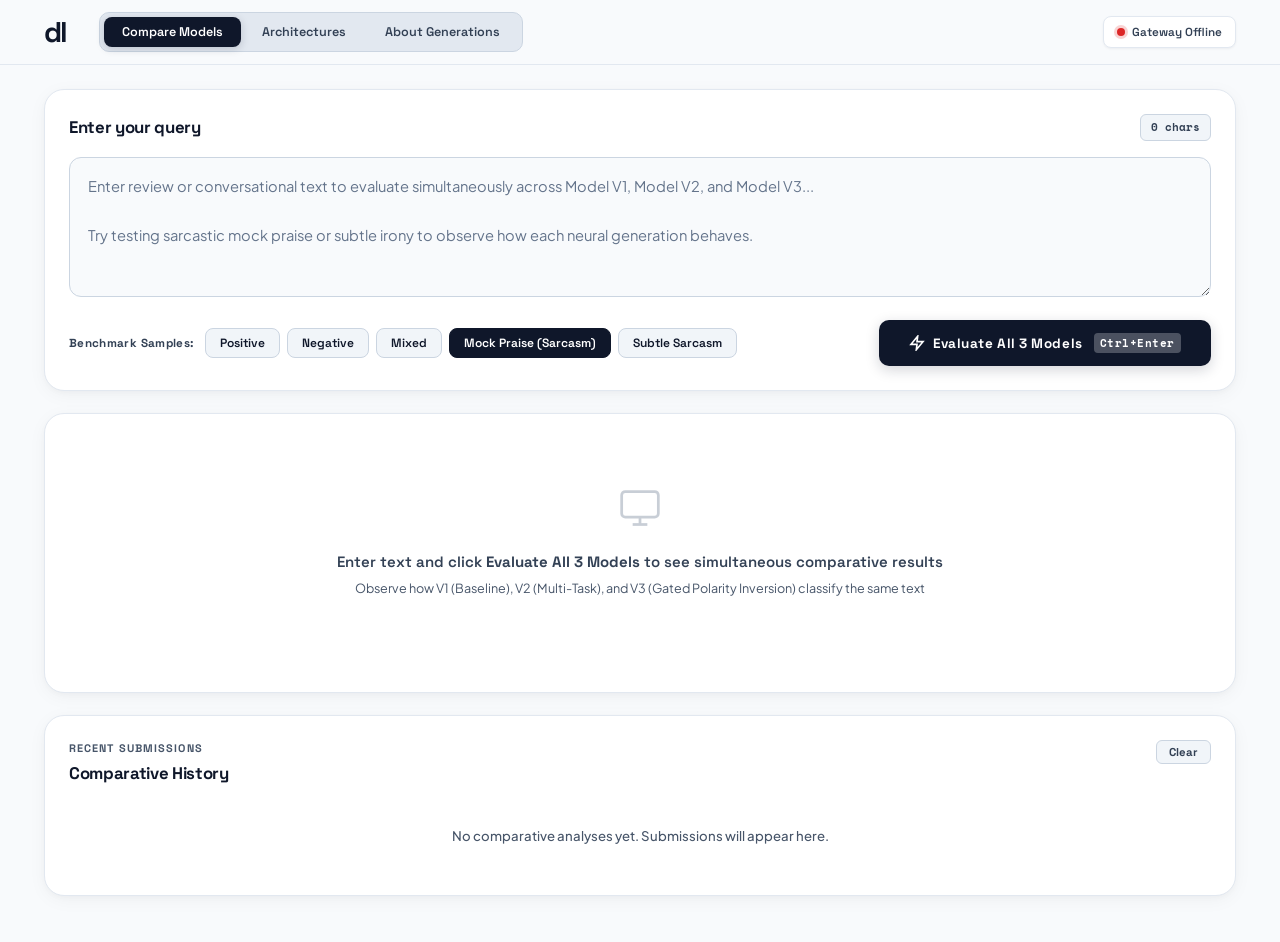
==== commit 0d78a861: "feat(mobile): add collapsible navigation drawer, mobile model switcher, and fix layout clipping" ====
--- a/frontend/index.html
+++ b/frontend/index.html
@@ -34,9 +34,78 @@
                     <span class="status-dot"></span>
                     <span class="status-text">Checking Gateway...</span>
                 </div>
+                <!-- Mobile Navigation Toggle Button -->
+                <button class="mobile-menu-btn" id="mobile-menu-btn" aria-label="Open Navigation Menu">
+                    <svg viewBox="0 0 24 24" width="20" height="20" fill="none" stroke="currentColor" stroke-width="2.2" stroke-linecap="round">
+                        <line x1="3" y1="6" x2="21" y2="6"></line>
+                        <line x1="3" y1="12" x2="21" y2="12"></line>
+                        <line x1="3" y1="18" x2="21" y2="18"></line>
+                    </svg>
+                </button>
             </div>
         </nav>
     </header>
+
+    <!-- Collapsible Mobile Navigation Drawer -->
+    <div class="mobile-drawer-overlay" id="mobile-drawer-overlay"></div>
+    <aside class="mobile-drawer" id="mobile-drawer" aria-label="Mobile Navigation Drawer">
+        <div class="mobile-drawer-header">
+            <div class="mobile-drawer-brand">
+                <span class="logo-text">dl</span>
+                <span class="mobile-drawer-tag">Gateway</span>
+            </div>
+            <button class="mobile-drawer-close" id="mobile-drawer-close" aria-label="Close Navigation Menu">
+                <svg viewBox="0 0 24 24" width="18" height="18" fill="none" stroke="currentColor" stroke-width="2.2" stroke-linecap="round" stroke-linejoin="round">
+                    <line x1="18" y1="6" x2="6" y2="18"></line>
+                    <line x1="6" y1="6" x2="18" y2="18"></line>
+                </svg>
+            </button>
+        </div>
+
+        <div class="mobile-drawer-body">
+            <div class="mobile-nav-group">
+                <span class="mobile-nav-label">Navigation</span>
+                <div class="mobile-nav-items">
+                    <button class="mobile-nav-item active" data-tab="analyze">
+                        <span class="nav-item-title">Compare Models</span>
+                        <span class="nav-item-subtitle">V1 vs V2 vs V3 side-by-side</span>
+                    </button>
+                    <button class="mobile-nav-item" data-tab="model">
+                        <span class="nav-item-title">Architectures</span>
+                        <span class="nav-item-subtitle">Layers, parameters, graphs</span>
+                    </button>
+                    <button class="mobile-nav-item" data-tab="about">
+                        <span class="nav-item-title">About Generations</span>
+                        <span class="nav-item-subtitle">Progression and methodology</span>
+                    </button>
+                </div>
+            </div>
+
+            <div class="mobile-drawer-status-card">
+                <div class="drawer-status-row">
+                    <span class="drawer-status-label">Gateway Status</span>
+                    <span class="drawer-status-badge" id="drawer-gateway-status">Active</span>
+                </div>
+                <div class="drawer-models-list">
+                    <div class="drawer-model-item">
+                        <span class="dot-sm active"></span>
+                        <span>V1 Baseline</span>
+                        <span class="drawer-model-stat">4.75M</span>
+                    </div>
+                    <div class="drawer-model-item">
+                        <span class="dot-sm active"></span>
+                        <span>V2 Multi-Task</span>
+                        <span class="drawer-model-stat">10.61M</span>
+                    </div>
+                    <div class="drawer-model-item">
+                        <span class="dot-sm active"></span>
+                        <span>V3 Flagship</span>
+                        <span class="drawer-model-stat">10.66M</span>
+                    </div>
+                </div>
+            </div>
+        </div>
+    </aside>
 
     <!-- Main Content -->
     <main class="main-content">
@@ -115,6 +184,17 @@
                             <span class="processing-time" id="processing-time">—</span>
                         </div>
                         <p class="evolution-insight" id="evolution-insight">—</p>
+                    </div>
+
+                    <!-- Mobile Model Focus Switcher (Only visible on mobile screens) -->
+                    <div class="mobile-model-switcher" id="mobile-model-switcher">
+                        <span class="switcher-label">Select Model View:</span>
+                        <div class="switcher-buttons">
+                            <button class="switcher-btn active" data-filter="all">All (3)</button>
+                            <button class="switcher-btn" data-filter="v1">V1 Baseline</button>
+                            <button class="switcher-btn" data-filter="v2">V2 Multi-Task</button>
+                            <button class="switcher-btn highlight" data-filter="v3">V3 Flagship</button>
+                        </div>
                     </div>
 
                     <!-- 3-Column Comparative Grid -->
--- a/frontend/css/style.css
+++ b/frontend/css/style.css
@@ -65,12 +65,15 @@
     --shadow-card: 0 4px 20px -2px rgba(15, 23, 42, 0.05), 0 2px 6px -1px rgba(15, 23, 42, 0.03);
     --shadow-elevated: 0 12px 28px -4px rgba(15, 23, 42, 0.08), 0 4px 12px -2px rgba(15, 23, 42, 0.04);
 
-    /* Radii */
+    /* Radii - Clean Rectangular Aesthetic with Curved Edges */
+    --radius-xs: 4px;
+    --radius-badge: 6px;
     --radius-sm: 8px;
+    --radius-btn: 10px;
     --radius-md: 12px;
-    --radius-lg: 18px;
-    --radius-card: 22px;
-    --radius-pill: 9999px;
+    --radius-lg: 16px;
+    --radius-card: 20px;
+    --radius-pill: 8px;
 
     /* Transitions */
     --transition-fast: 150ms cubic-bezier(0.4, 0, 0.2, 1);
@@ -140,12 +143,12 @@
     line-height: 1;
 }
 
-/* Segmented Control Pill Tabs */
+/* Segmented Control Tabs */
 .topbar-tabs {
     display: inline-flex;
     background: var(--bg-pill);
     padding: 4px;
-    border-radius: var(--radius-pill);
+    border-radius: var(--radius-btn);
     gap: 3px;
     border: 1px solid var(--border-strong);
 }
@@ -158,7 +161,7 @@
     font-size: 0.84rem;
     font-weight: 600;
     padding: 7px 18px;
-    border-radius: var(--radius-pill);
+    border-radius: var(--radius-sm);
     cursor: pointer;
     transition: all var(--transition-fast);
     white-space: nowrap;
@@ -189,7 +192,7 @@
     color: var(--text-secondary);
     background: var(--bg-card);
     padding: 6px 13px;
-    border-radius: var(--radius-pill);
+    border-radius: var(--radius-sm);
     border: 1.5px solid var(--border-light);
     box-shadow: var(--shadow-sm);
 }
@@ -299,7 +302,7 @@
     background: var(--bg-subtle);
     border: 1px solid var(--border-strong);
     padding: 4px 10px;
-    border-radius: var(--radius-pill);
+    border-radius: var(--radius-badge);
 }
 
 .text-input {
@@ -368,7 +371,7 @@
     font-size: 0.8rem;
     font-weight: 600;
     padding: 6px 14px;
-    border-radius: var(--radius-pill);
+    border-radius: var(--radius-sm);
     cursor: pointer;
     transition: all var(--transition-fast);
 }
@@ -389,7 +392,7 @@
     background: #1e293b;
 }
 
-/* Primary Action Button (Pill Aesthetic) */
+/* Primary Action Button (Curved Rectangle Aesthetic) */
 .analyze-btn {
     display: inline-flex;
     align-items: center;
@@ -399,7 +402,7 @@
     color: var(--text-inverse);
     border: none;
     padding: 13px 30px;
-    border-radius: var(--radius-pill);
+    border-radius: var(--radius-btn);
     font-family: var(--font-heading);
     font-size: 0.9rem;
     font-weight: 700;
@@ -548,7 +551,7 @@
 
 .consensus-badge {
     padding: 5px 14px;
-    border-radius: var(--radius-pill);
+    border-radius: var(--radius-sm);
     font-family: var(--font-heading);
     font-size: 0.8rem;
     font-weight: 700;
@@ -569,7 +572,7 @@
 
 .sarcasm-alert-badge {
     padding: 5px 14px;
-    border-radius: var(--radius-pill);
+    border-radius: var(--radius-sm);
     font-family: var(--font-heading);
     font-size: 0.8rem;
     font-weight: 600;
@@ -585,7 +588,7 @@
     color: var(--text-secondary);
     background: var(--bg-card);
     padding: 4px 10px;
-    border-radius: var(--radius-pill);
+    border-radius: var(--radius-badge);
     border: 1.5px solid var(--border-light);
 }
 
@@ -652,7 +655,7 @@
     letter-spacing: 0.06em;
     text-transform: uppercase;
     padding: 3px 10px;
-    border-radius: var(--radius-pill);
+    border-radius: var(--radius-badge);
 }
 
 .tag-v1 {
@@ -680,7 +683,7 @@
     color: var(--indigo-text);
     border: 1px solid var(--indigo-border);
     padding: 2px 8px;
-    border-radius: var(--radius-pill);
+    border-radius: var(--radius-badge);
     text-transform: uppercase;
     letter-spacing: 0.04em;
 }
@@ -701,7 +704,7 @@
     background: #e2e8f0;
     border: 1px solid var(--border-strong);
     padding: 4px 9px;
-    border-radius: var(--radius-pill);
+    border-radius: var(--radius-badge);
     white-space: nowrap;
 }
 
@@ -815,7 +818,7 @@
     font-size: 0.92rem;
     font-weight: 800;
     padding: 3px 10px;
-    border-radius: var(--radius-pill);
+    border-radius: var(--radius-badge);
 }
 
 .sentiment-badge-sm.pos {
@@ -877,14 +880,14 @@
 .prob-bar-track-sm {
     height: 8px;
     background: var(--bg-pill);
-    border-radius: var(--radius-pill);
+    border-radius: 4px;
     overflow: hidden;
     border: 1px solid rgba(0, 0, 0, 0.04);
 }
 
 .prob-bar-fill-sm {
     height: 100%;
-    border-radius: var(--radius-pill);
+    border-radius: 4px;
     transition: width 400ms cubic-bezier(0.4, 0, 0.2, 1);
 }
 
@@ -937,7 +940,7 @@
     background: var(--positive-bg);
     border: 1.5px solid var(--positive-border);
     padding: 2px 8px;
-    border-radius: var(--radius-pill);
+    border-radius: var(--radius-badge);
     text-transform: uppercase;
     letter-spacing: 0.03em;
 }
@@ -992,7 +995,7 @@
 .incongruity-bar-fill {
     height: 100%;
     background: var(--indigo-fill);
-    border-radius: var(--radius-pill);
+    border-radius: 4px;
     transition: width 400ms ease;
 }
 
@@ -1023,7 +1026,7 @@
     background: var(--bg-pill);
     border: 1px solid var(--border-strong);
     padding: 2px 7px;
-    border-radius: var(--radius-pill);
+    border-radius: var(--radius-badge);
     text-transform: uppercase;
     letter-spacing: 0.04em;
     white-space: nowrap;
@@ -1066,7 +1069,7 @@
     gap: 6px;
     background: #ffffff;
     border: 1.5px solid #cbd5e1;
-    border-radius: var(--radius-pill);
+    border-radius: var(--radius-sm);
     padding: 4px 10px;
     box-shadow: 0 1px 2px rgba(15, 23, 42, 0.05);
     transition: transform 150ms ease, box-shadow 150ms ease, border-color 150ms ease;
@@ -1106,7 +1109,7 @@
     background: #eef2ff;
     border: 1px solid #c7d2fe;
     padding: 1px 6px;
-    border-radius: var(--radius-pill);
+    border-radius: var(--radius-xs);
     line-height: 1.2;
 }
 
@@ -1149,7 +1152,7 @@
     font-size: 0.84rem;
     font-weight: 700;
     padding: 9px 22px;
-    border-radius: var(--radius-pill);
+    border-radius: var(--radius-sm);
     cursor: pointer;
     transition: all var(--transition-fast);
 }
@@ -1167,7 +1170,7 @@
     font-size: 0.76rem;
     font-weight: 700;
     padding: 4px 12px;
-    border-radius: var(--radius-pill);
+    border-radius: var(--radius-badge);
     cursor: pointer;
     transition: all var(--transition-fast);
 }
@@ -1234,7 +1237,7 @@
     font-size: 0.76rem;
     font-weight: 800;
     padding: 3px 10px;
-    border-radius: var(--radius-pill);
+    border-radius: var(--radius-badge);
     white-space: nowrap;
 }
 
@@ -1288,7 +1291,7 @@
     font-size: 0.84rem;
     font-weight: 700;
     padding: 9px 18px;
-    border-radius: var(--radius-pill);
+    border-radius: var(--radius-sm);
     cursor: pointer;
     transition: all var(--transition-fast);
 }
@@ -1506,11 +1509,28 @@
     font-size: 0.76rem;
     font-weight: 700;
     padding: 5px 13px;
-    border-radius: var(--radius-pill);
+    border-radius: var(--radius-badge);
 }
 
 /* --- Utility ------------------------------------------------------------ */
 .hidden {
+    display: none !important;
+}
+
+/* --- Mobile Specific Elements (Hidden on Desktop) ---------------------- */
+.mobile-menu-btn {
+    display: none !important;
+}
+
+.mobile-drawer-overlay {
+    display: none;
+}
+
+.mobile-drawer {
+    display: none;
+}
+
+.mobile-model-switcher {
     display: none !important;
 }
 
@@ -1532,50 +1552,321 @@
 
 @media (max-width: 768px) {
     .main-content {
+        padding: 12px;
+    }
+
+    .card {
+        padding: 16px;
+        border-radius: var(--radius-md);
+    }
+
+    /* Balanced Single-Row Mobile Topbar */
+    .topbar {
+        display: flex;
+        flex-direction: row;
+        align-items: center;
+        justify-content: space-between;
+        padding: 12px 14px;
+        gap: 10px;
+    }
+
+    .topbar-left {
+        display: flex;
+        align-items: center;
+        gap: 8px;
+    }
+
+    .topbar-tabs {
+        display: none !important; /* Replaced by sleek slide-over drawer */
+    }
+
+    .topbar-right {
+        display: flex;
+        align-items: center;
+        gap: 8px;
+    }
+
+    .status-indicator {
+        padding: 5px 9px;
+        font-size: 0.72rem;
+        gap: 5px;
+    }
+
+    .status-dot {
+        width: 7px;
+        height: 7px;
+    }
+
+    /* Mobile Hamburger Menu Button */
+    .mobile-menu-btn {
+        display: inline-flex !important;
+        align-items: center;
+        justify-content: center;
+        width: 36px;
+        height: 36px;
+        background: var(--bg-card);
+        border: 1.5px solid var(--border-strong);
+        border-radius: var(--radius-sm);
+        color: var(--text-primary);
+        cursor: pointer;
+        transition: all var(--transition-fast);
+        box-shadow: var(--shadow-sm);
+    }
+
+    .mobile-menu-btn:active {
+        background: var(--bg-subtle);
+        transform: scale(0.96);
+    }
+
+    /* Mobile Drawer Backdrop */
+    .mobile-drawer-overlay {
+        display: block !important;
+        position: fixed;
+        top: 0;
+        left: 0;
+        width: 100%;
+        height: 100%;
+        background: rgba(15, 23, 42, 0.45);
+        backdrop-filter: blur(4px);
+        -webkit-backdrop-filter: blur(4px);
+        z-index: 998;
+        opacity: 0;
+        pointer-events: none;
+        transition: opacity 240ms ease;
+    }
+
+    .mobile-drawer-overlay.open {
+        opacity: 1;
+        pointer-events: auto;
+    }
+
+    /* Slide-over Drawer */
+    .mobile-drawer {
+        display: flex !important;
+        position: fixed;
+        top: 0;
+        right: -320px;
+        width: 84vw;
+        max-width: 320px;
+        height: 100vh;
+        height: 100dvh;
+        background: #ffffff;
+        z-index: 999;
+        box-shadow: -8px 0 32px rgba(15, 23, 42, 0.16);
+        flex-direction: column;
+        transition: transform 260ms cubic-bezier(0.4, 0, 0.2, 1);
+        box-sizing: border-box;
+        overflow-y: auto;
+        -webkit-overflow-scrolling: touch;
+    }
+
+    .mobile-drawer.open {
+        transform: translateX(-320px);
+    }
+
+    .mobile-drawer-header {
+        display: flex;
+        align-items: center;
+        justify-content: space-between;
+        padding: 16px 18px;
+        border-bottom: 1.5px solid var(--border-light);
+    }
+
+    .mobile-drawer-brand {
+        display: flex;
+        align-items: center;
+        gap: 8px;
+    }
+
+    .mobile-drawer-tag {
+        font-family: var(--font-mono);
+        font-size: 0.68rem;
+        font-weight: 700;
+        color: var(--text-secondary);
+        background: var(--bg-subtle);
+        padding: 2px 7px;
+        border-radius: var(--radius-badge);
+        border: 1px solid var(--border-strong);
+        text-transform: uppercase;
+    }
+
+    .mobile-drawer-close {
+        display: inline-flex;
+        align-items: center;
+        justify-content: center;
+        width: 34px;
+        height: 34px;
+        background: var(--bg-subtle);
+        border: 1.5px solid var(--border-strong);
+        border-radius: var(--radius-sm);
+        color: var(--text-primary);
+        cursor: pointer;
+    }
+
+    .mobile-drawer-close:active {
+        background: #e2e8f0;
+    }
+
+    .mobile-drawer-body {
+        padding: 18px;
+        display: flex;
+        flex-direction: column;
+        gap: 20px;
+        flex: 1;
+    }
+
+    .mobile-nav-group {
+        display: flex;
+        flex-direction: column;
+        gap: 8px;
+    }
+
+    .mobile-nav-label {
+        font-family: var(--font-heading);
+        font-size: 0.72rem;
+        font-weight: 800;
+        text-transform: uppercase;
+        letter-spacing: 0.1em;
+        color: var(--text-muted);
+    }
+
+    .mobile-nav-items {
+        display: flex;
+        flex-direction: column;
+        gap: 8px;
+    }
+
+    .mobile-nav-item {
+        display: flex;
+        flex-direction: column;
+        align-items: flex-start;
+        padding: 12px 14px;
+        background: var(--bg-subtle);
+        border: 1.5px solid var(--border-light);
+        border-radius: var(--radius-btn);
+        color: var(--text-primary);
+        text-align: left;
+        cursor: pointer;
+        transition: all var(--transition-fast);
+        width: 100%;
+        box-sizing: border-box;
+    }
+
+    .mobile-nav-item:active {
+        transform: scale(0.98);
+    }
+
+    .mobile-nav-item.active {
+        background: var(--dark-solid);
+        color: var(--text-inverse);
+        border-color: var(--dark-solid);
+    }
+
+    .mobile-nav-item.active .nav-item-subtitle {
+        color: rgba(255, 255, 255, 0.7);
+    }
+
+    .nav-item-title {
+        font-family: var(--font-heading);
+        font-size: 0.94rem;
+        font-weight: 700;
+    }
+
+    .nav-item-subtitle {
+        font-family: var(--font-body);
+        font-size: 0.74rem;
+        color: var(--text-muted);
+        margin-top: 2px;
+    }
+
+    .mobile-drawer-status-card {
+        background: var(--bg-subtle);
+        border: 1.5px solid var(--border-strong);
+        border-radius: var(--radius-btn);
         padding: 14px;
-    }
-
-    .card {
-        padding: 18px;
-        border-radius: var(--radius-lg);
-    }
-
-    /* Stack Topbar for Mobile */
-    .topbar {
+        display: flex;
         flex-direction: column;
-        align-items: stretch;
-        padding: 12px 16px;
-        gap: 12px;
-    }
-
-    .topbar-left {
+        gap: 10px;
+    }
+
+    .drawer-status-row {
+        display: flex;
+        align-items: center;
         justify-content: space-between;
-        width: 100%;
-        gap: 12px;
-    }
-
-    .topbar-tabs {
-        width: 100%;
+    }
+
+    .drawer-status-label {
+        font-family: var(--font-heading);
+        font-size: 0.76rem;
+        font-weight: 700;
+        color: var(--text-secondary);
+    }
+
+    .drawer-status-badge {
+        font-family: var(--font-mono);
+        font-size: 0.7rem;
+        font-weight: 800;
+        color: var(--positive-text);
+        background: var(--positive-bg);
+        border: 1px solid var(--positive-border);
+        padding: 2px 7px;
+        border-radius: var(--radius-badge);
+    }
+
+    .drawer-status-badge.offline {
+        color: var(--negative-text);
+        background: var(--negative-bg);
+        border-color: var(--negative-border);
+    }
+
+    .drawer-models-list {
         display: flex;
+        flex-direction: column;
+        gap: 7px;
+        border-top: 1px solid var(--border-light);
+        padding-top: 8px;
+    }
+
+    .drawer-model-item {
+        display: flex;
+        align-items: center;
         justify-content: space-between;
-    }
-
-    .tab-btn {
-        flex: 1;
-        text-align: center;
-        padding: 8px 8px;
+        font-family: var(--font-heading);
         font-size: 0.78rem;
-    }
-
-    .topbar-right {
-        justify-content: flex-end;
+        font-weight: 600;
+        color: var(--text-primary);
+    }
+
+    .dot-sm {
+        width: 6px;
+        height: 6px;
+        border-radius: 50%;
+        background: var(--positive-fill);
+        display: inline-block;
+    }
+
+    .drawer-model-stat {
+        font-family: var(--font-mono);
+        font-size: 0.72rem;
+        color: var(--text-muted);
+    }
+
+    /* Textarea mobile adjustments */
+    .text-input {
+        min-height: 125px;
+        padding: 14px 16px;
+        line-height: 1.55;
+        font-size: 0.95rem;
+        scroll-padding-top: 10px;
+        box-sizing: border-box;
     }
 
     /* Input actions: Full width button on mobile */
     .input-actions {
         flex-direction: column;
         align-items: stretch;
-        gap: 14px;
+        gap: 12px;
+        margin-top: 14px;
     }
 
     .sample-section {
@@ -1585,45 +1876,162 @@
         gap: 8px;
     }
 
+    .sample-label {
+        font-size: 0.74rem;
+    }
+
+    /* Clean, non-scrolling wrapped buttons on phone */
     .sample-buttons {
+        display: flex;
+        flex-wrap: wrap;
+        gap: 6px;
         width: 100%;
-        overflow-x: auto;
-        flex-wrap: nowrap;
-        -webkit-overflow-scrolling: touch;
-        scrollbar-width: none;
-        padding-bottom: 4px;
-    }
-
-    .sample-buttons::-webkit-scrollbar {
-        display: none;
+        overflow-x: visible;
+        padding-bottom: 0;
     }
 
     .sample-btn {
-        flex-shrink: 0;
+        flex: 1 1 auto;
+        text-align: center;
+        padding: 7px 11px;
+        font-size: 0.78rem;
+        box-sizing: border-box;
     }
 
     .analyze-btn {
         width: 100%;
-        height: 50px;
-        font-size: 0.94rem;
+        height: 48px;
+        font-size: 0.92rem;
     }
 
     .kbd {
         display: none;
+    }
+
+    /* Mobile Model Focus Switcher */
+    .mobile-model-switcher {
+        display: flex !important;
+        flex-direction: column;
+        gap: 8px;
+        margin-bottom: 14px;
+        background: var(--bg-subtle);
+        border: 1.5px solid var(--border-strong);
+        border-radius: var(--radius-btn);
+        padding: 10px 12px;
+    }
+
+    .switcher-label {
+        font-family: var(--font-heading);
+        font-size: 0.7rem;
+        font-weight: 700;
+        text-transform: uppercase;
+        letter-spacing: 0.08em;
+        color: var(--text-muted);
+    }
+
+    .switcher-buttons {
+        display: flex;
+        gap: 6px;
+        width: 100%;
+    }
+
+    .switcher-btn {
+        flex: 1;
+        background: #ffffff;
+        border: 1.5px solid var(--border-strong);
+        border-radius: var(--radius-sm);
+        padding: 8px 4px;
+        font-family: var(--font-heading);
+        font-size: 0.76rem;
+        font-weight: 700;
+        color: var(--text-secondary);
+        cursor: pointer;
+        text-align: center;
+        transition: all var(--transition-fast);
+        white-space: nowrap;
+    }
+
+    .switcher-btn.active {
+        background: var(--dark-solid);
+        color: var(--text-inverse);
+        border-color: var(--dark-solid);
+    }
+
+    .switcher-btn.highlight {
+        border-color: var(--indigo-border);
+        color: var(--indigo-text);
+    }
+
+    .switcher-btn.highlight.active {
+        background: #4338ca;
+        color: #ffffff;
+        border-color: #4338ca;
+    }
+
+    /* Synthesis banner adjustments */
+    .evolution-banner {
+        padding: 14px 16px;
+        margin-bottom: 16px;
+    }
+
+    .evolution-header {
+        display: flex;
+        flex-direction: column;
+        align-items: flex-start;
+        gap: 8px;
+    }
+
+    .evolution-title-group {
+        display: flex;
+        flex-wrap: wrap;
+        align-items: center;
+        gap: 6px;
+        width: 100%;
+    }
+
+    .evolution-insight {
+        font-size: 0.88rem;
     }
 
     /* Model cards stacked on phone */
     .models-comparison-grid {
         grid-template-columns: 1fr;
+        gap: 14px;
     }
 
     .model-column-card {
-        padding: 18px;
-    }
-
-    .evolution-header {
-        flex-direction: column;
-        align-items: flex-start;
+        padding: 16px;
+        border-radius: var(--radius-md);
+    }
+
+    .col-sentiment-box {
+        padding: 12px;
+    }
+
+    .sentiment-badge-sm,
+    .sarcasm-badge-sm {
+        font-size: 0.86rem;
+        padding: 3px 8px;
+    }
+
+    .subwords-list-container {
+        padding: 8px 10px;
+    }
+
+    .subword-chip,
+    .subword-chip-sm {
+        padding: 4px 8px;
+        gap: 5px;
+    }
+
+    .subword-text {
+        font-size: 0.75rem;
+        max-width: 105px;
+    }
+
+    .subword-weight {
+        font-size: 0.65rem;
+        padding: 1px 5px;
     }
 
     .metrics-grid {
@@ -1632,17 +2040,46 @@
 }
 
 @media (max-width: 480px) {
-    .tab-btn {
-        padding: 7px 5px;
-        font-size: 0.74rem;
+    .main-content {
+        padding: 10px;
     }
 
     .card {
-        padding: 15px;
+        padding: 14px;
+    }
+
+    .sample-buttons {
+        display: grid;
+        grid-template-columns: repeat(3, 1fr);
+        gap: 6px;
+    }
+
+    .sample-btn {
+        padding: 7px 6px;
+        font-size: 0.75rem;
+    }
+
+    .sample-btn:nth-child(4) {
+        grid-column: span 2;
+    }
+
+    .sample-btn:nth-child(5) {
+        grid-column: span 1;
+    }
+
+    .switcher-buttons {
+        display: grid;
+        grid-template-columns: repeat(4, 1fr);
+        gap: 4px;
+    }
+
+    .switcher-btn {
+        padding: 7px 2px;
+        font-size: 0.72rem;
     }
 
     .text-input {
-        min-height: 120px;
+        min-height: 115px;
         font-size: 0.92rem;
     }
 }
